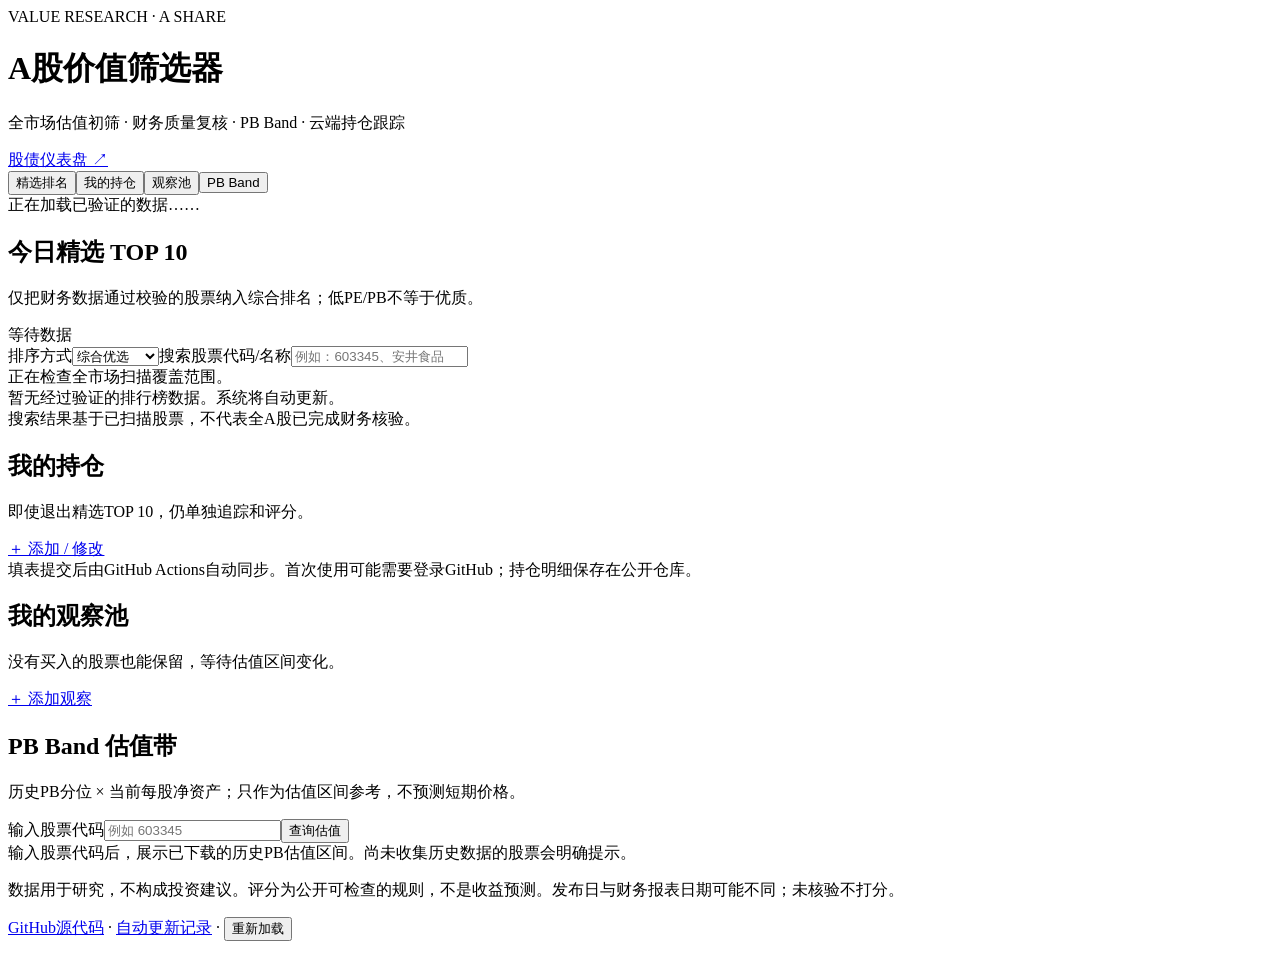
==== a-share/index.html @ 2152e4fb "Initialize A-share valuation research site: a-share/index.html" ====
<!doctype html><html lang="zh-CN"><head><meta charset="UTF-8"><meta name="viewport" content="width=device-width,initial-scale=1"><meta name="theme-color" content="#0d1930"><meta name="description" content="A股股票初筛、基本面评分、PB Band估值带和云端持仓观察池。"><title>A股价值筛选器 | 估值与持仓研究</title><link rel="stylesheet" href="./styles.css?v=20261029-1"></head><body><div class="shell"><header class="head"><div><div class="eyebrow">VALUE RESEARCH · A SHARE</div><h1>A股价值筛选器</h1><p class="sub">全市场估值初筛 · 财务质量复核 · PB Band · 云端持仓跟踪</p></div><a class="back" href="../">股债仪表盘 ↗</a></header><nav class="tabs" id="tabs" aria-label="功能导航"><button data-tab="top" class="current">精选排名</button><button data-tab="portfolio">我的持仓</button><button data-tab="watch">观察池</button><button data-tab="band">PB Band</button></nav><section class="status" id="status">正在加载已验证的数据……</section><main><section id="top" class="view"><div class="page-title"><div><h2>今日精选 TOP 10</h2><p>仅把财务数据通过校验的股票纳入综合排名；低PE/PB不等于优质。</p></div><span class="chip" id="count">等待数据</span></div><div class="filters"><label>排序方式<select id="sort"><option value="balanced">综合优选</option><option value="value">估值性价比</option><option value="quality">经营质量</option><option value="growth">成长能力</option></select></label><label>搜索股票代码/名称<input id="search" placeholder="例如：603345、安井食品"></label></div><div class="banner" id="coverage">正在检查全市场扫描覆盖范围。</div><div id="ranking" class="stock-list"><div class="empty">暂无经过验证的排行榜数据。系统将自动更新。</div></div><div class="minor" id="all-title">搜索结果基于已扫描股票，不代表全A股已完成财务核验。</div><div id="all-results" class="stock-list compact"></div></section><section id="portfolio" class="view hidden"><div class="page-title"><div><h2>我的持仓</h2><p>即使退出精选TOP 10，仍单独追踪和评分。</p></div><a class="primary" href="https://github.com/tang1273880952-dotcom/bond-timing/issues/new?template=holding.yml">＋ 添加 / 修改</a></div><div class="banner">填表提交后由GitHub Actions自动同步。首次使用可能需要登录GitHub；持仓明细保存在公开仓库。</div><div id="holdings" class="stock-list"></div></section><section id="watch" class="view hidden"><div class="page-title"><div><h2>我的观察池</h2><p>没有买入的股票也能保留，等待估值区间变化。</p></div><a class="primary" href="https://github.com/tang1273880952-dotcom/bond-timing/issues/new?template=holding.yml">＋ 添加观察</a></div><div id="watchlist" class="stock-list"></div></section><section id="band" class="view hidden"><div class="page-title"><div><h2>PB Band 估值带</h2><p>历史PB分位 × 当前每股净资产；只作为估值区间参考，不预测短期价格。</p></div></div><div class="filters"><label>输入股票代码<input id="band-code" placeholder="例如 603345" inputmode="numeric" maxlength="6"></label><button id="band-find" class="primary">查询估值</button></div><div id="band-details" class="panel"><div class="empty">输入股票代码后，展示已下载的历史PB估值区间。尚未收集历史数据的股票会明确提示。</div></div></section></main><footer><p>数据用于研究，不构成投资建议。评分为公开可检查的规则，不是收益预测。发布日与财务报表日期可能不同；未核验不打分。</p><p><a href="https://github.com/tang1273880952-dotcom/bond-timing" target="_blank" rel="noopener">GitHub源代码</a> · <a href="https://github.com/tang1273880952-dotcom/bond-timing/actions" target="_blank" rel="noopener">自动更新记录</a> · <button id="refresh">重新加载</button></p></footer></div><dialog id="detail"><button class="dialog-close" id="close" aria-label="关闭详情">×</button><div id="detail-body"></div></dialog><script src="./app.js?v=20261029-1"></script></body></html>
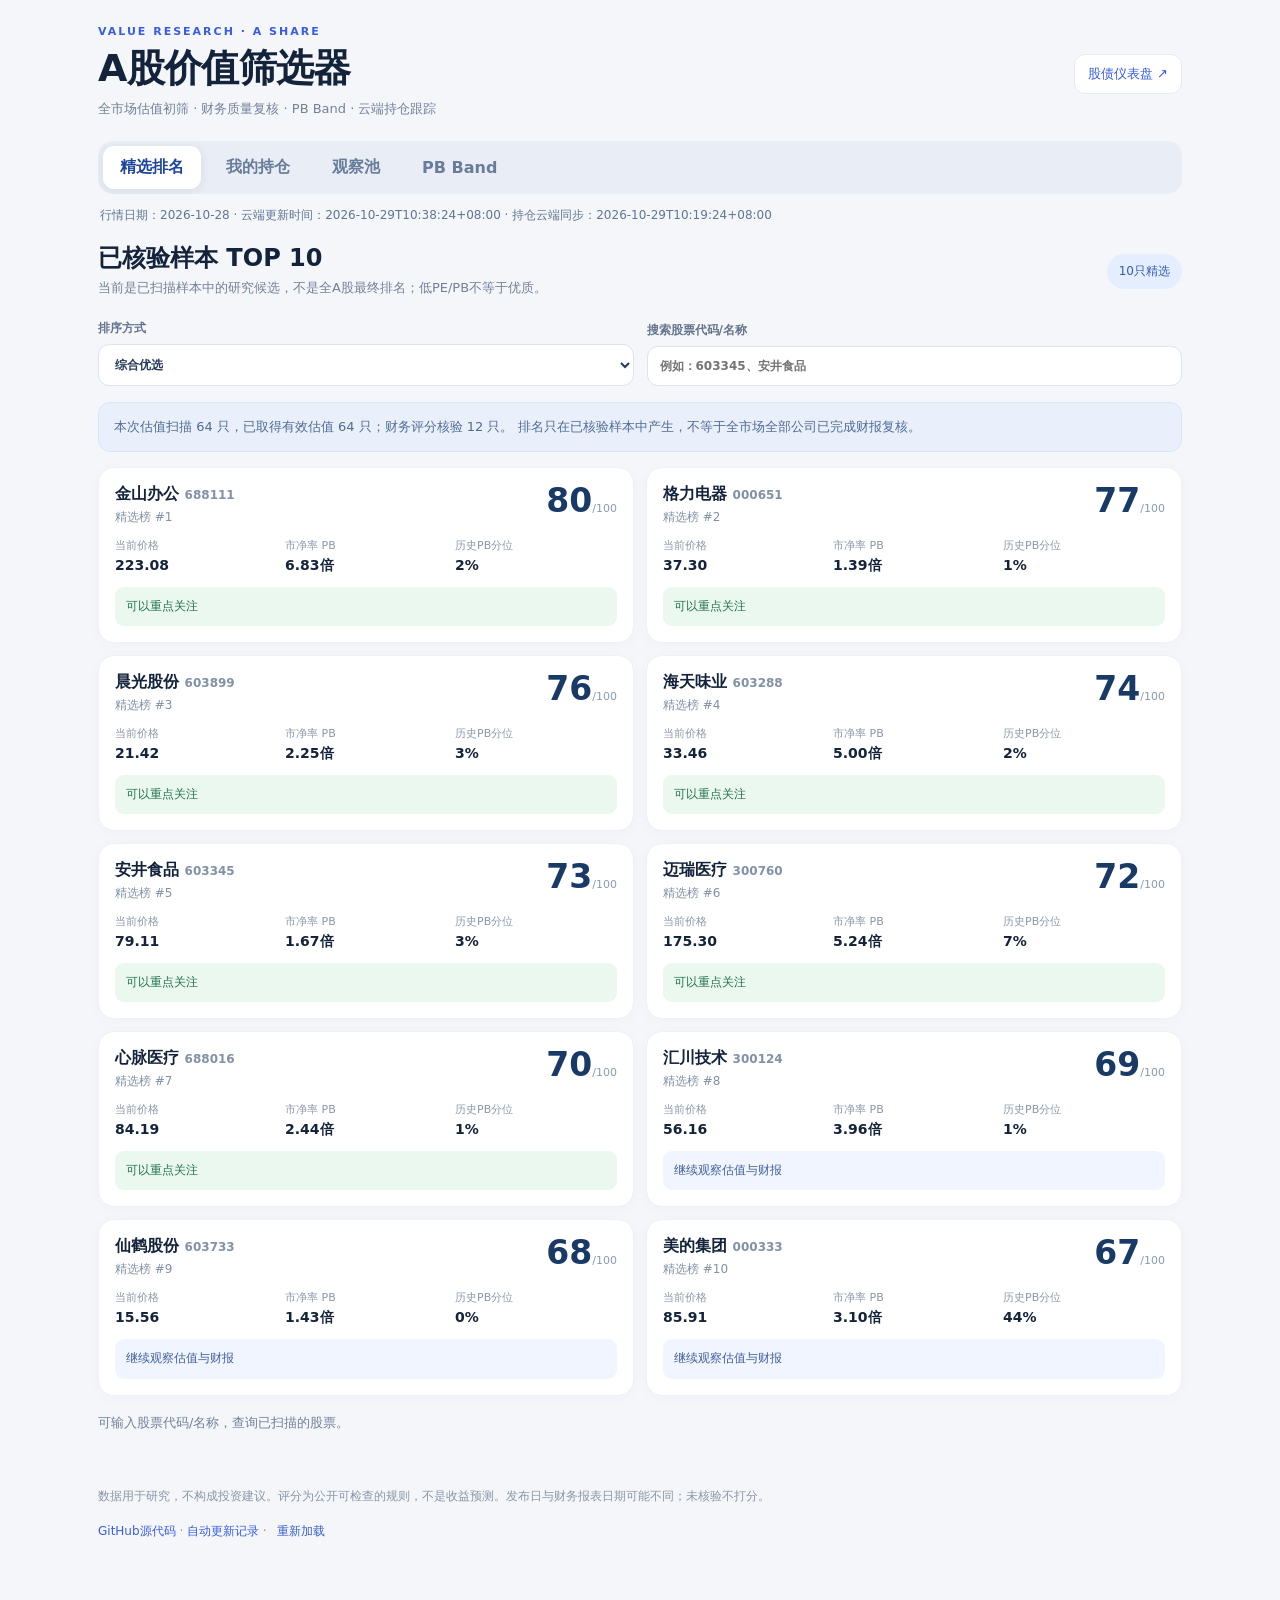
==== commit 8b6d2cd2: "Label top 10 correctly as verified-sample rankings, not whole-market best" ====
--- a/a-share/index.html
+++ b/a-share/index.html
@@ -1 +1 @@
-<!doctype html><html lang="zh-CN"><head><meta charset="UTF-8"><meta name="viewport" content="width=device-width,initial-scale=1"><meta name="theme-color" content="#0d1930"><meta name="description" content="A股股票初筛、基本面评分、PB Band估值带和云端持仓观察池。"><title>A股价值筛选器 | 估值与持仓研究</title><link rel="stylesheet" href="./styles.css?v=20261029-1"></head><body><div class="shell"><header class="head"><div><div class="eyebrow">VALUE RESEARCH · A SHARE</div><h1>A股价值筛选器</h1><p class="sub">全市场估值初筛 · 财务质量复核 · PB Band · 云端持仓跟踪</p></div><a class="back" href="../">股债仪表盘 ↗</a></header><nav class="tabs" id="tabs" aria-label="功能导航"><button data-tab="top" class="current">精选排名</button><button data-tab="portfolio">我的持仓</button><button data-tab="watch">观察池</button><button data-tab="band">PB Band</button></nav><section class="status" id="status">正在加载已验证的数据……</section><main><section id="top" class="view"><div class="page-title"><div><h2>今日精选 TOP 10</h2><p>仅把财务数据通过校验的股票纳入综合排名；低PE/PB不等于优质。</p></div><span class="chip" id="count">等待数据</span></div><div class="filters"><label>排序方式<select id="sort"><option value="balanced">综合优选</option><option value="value">估值性价比</option><option value="quality">经营质量</option><option value="growth">成长能力</option></select></label><label>搜索股票代码/名称<input id="search" placeholder="例如：603345、安井食品"></label></div><div class="banner" id="coverage">正在检查全市场扫描覆盖范围。</div><div id="ranking" class="stock-list"><div class="empty">暂无经过验证的排行榜数据。系统将自动更新。</div></div><div class="minor" id="all-title">搜索结果基于已扫描股票，不代表全A股已完成财务核验。</div><div id="all-results" class="stock-list compact"></div></section><section id="portfolio" class="view hidden"><div class="page-title"><div><h2>我的持仓</h2><p>即使退出精选TOP 10，仍单独追踪和评分。</p></div><a class="primary" href="https://github.com/tang1273880952-dotcom/bond-timing/issues/new?template=holding.yml">＋ 添加 / 修改</a></div><div class="banner">填表提交后由GitHub Actions自动同步。首次使用可能需要登录GitHub；持仓明细保存在公开仓库。</div><div id="holdings" class="stock-list"></div></section><section id="watch" class="view hidden"><div class="page-title"><div><h2>我的观察池</h2><p>没有买入的股票也能保留，等待估值区间变化。</p></div><a class="primary" href="https://github.com/tang1273880952-dotcom/bond-timing/issues/new?template=holding.yml">＋ 添加观察</a></div><div id="watchlist" class="stock-list"></div></section><section id="band" class="view hidden"><div class="page-title"><div><h2>PB Band 估值带</h2><p>历史PB分位 × 当前每股净资产；只作为估值区间参考，不预测短期价格。</p></div></div><div class="filters"><label>输入股票代码<input id="band-code" placeholder="例如 603345" inputmode="numeric" maxlength="6"></label><button id="band-find" class="primary">查询估值</button></div><div id="band-details" class="panel"><div class="empty">输入股票代码后，展示已下载的历史PB估值区间。尚未收集历史数据的股票会明确提示。</div></div></section></main><footer><p>数据用于研究，不构成投资建议。评分为公开可检查的规则，不是收益预测。发布日与财务报表日期可能不同；未核验不打分。</p><p><a href="https://github.com/tang1273880952-dotcom/bond-timing" target="_blank" rel="noopener">GitHub源代码</a> · <a href="https://github.com/tang1273880952-dotcom/bond-timing/actions" target="_blank" rel="noopener">自动更新记录</a> · <button id="refresh">重新加载</button></p></footer></div><dialog id="detail"><button class="dialog-close" id="close" aria-label="关闭详情">×</button><div id="detail-body"></div></dialog><script src="./app.js?v=20261029-1"></script></body></html>+<!doctype html><html lang="zh-CN"><head><meta charset="UTF-8"><meta name="viewport" content="width=device-width,initial-scale=1"><meta name="theme-color" content="#0d1930"><meta name="description" content="A股股票初筛、基本面评分、PB Band估值带和云端持仓观察池。"><title>A股价值筛选器 | 估值与持仓研究</title><link rel="stylesheet" href="./styles.css?v=20261029-universe"></head><body><div class="shell"><header class="head"><div><div class="eyebrow">VALUE RESEARCH · A SHARE</div><h1>A股价值筛选器</h1><p class="sub">全市场估值初筛 · 财务质量复核 · PB Band · 云端持仓跟踪</p></div><a class="back" href="../">股债仪表盘 ↗</a></header><nav class="tabs" id="tabs" aria-label="功能导航"><button data-tab="top" class="current">精选排名</button><button data-tab="portfolio">我的持仓</button><button data-tab="watch">观察池</button><button data-tab="band">PB Band</button></nav><section class="status" id="status">正在加载已验证的数据……</section><main><section id="top" class="view"><div class="page-title"><div><h2>已核验样本 TOP 10</h2><p>当前是已扫描样本中的研究候选，不是全A股最终排名；低PE/PB不等于优质。</p></div><span class="chip" id="count">等待数据</span></div><div class="filters"><label>排序方式<select id="sort"><option value="balanced">综合优选</option><option value="value">估值性价比</option><option value="quality">经营质量</option><option value="growth">成长能力</option></select></label><label>搜索股票代码/名称<input id="search" placeholder="例如：603345、安井食品"></label></div><div class="banner" id="coverage">正在检查全A股股票名录与实际完成的评分覆盖率。</div><div id="ranking" class="stock-list"><div class="empty">暂无经过验证的排行榜数据。系统将自动更新。</div></div><div class="minor" id="all-title">搜索结果基于已扫描股票，不代表全A股已完成财务核验。</div><div id="all-results" class="stock-list compact"></div></section><section id="portfolio" class="view hidden"><div class="page-title"><div><h2>我的持仓</h2><p>即使退出精选TOP 10，仍单独追踪和评分。</p></div><a class="primary" href="https://github.com/tang1273880952-dotcom/bond-timing/issues/new?template=holding.yml">＋ 添加 / 修改</a></div><div class="banner">填表提交后由GitHub Actions自动同步。首次使用可能需要登录GitHub；持仓明细保存在公开仓库。</div><div id="holdings" class="stock-list"></div></section><section id="watch" class="view hidden"><div class="page-title"><div><h2>我的观察池</h2><p>没有买入的股票也能保留，等待估值区间变化。</p></div><a class="primary" href="https://github.com/tang1273880952-dotcom/bond-timing/issues/new?template=holding.yml">＋ 添加观察</a></div><div id="watchlist" class="stock-list"></div></section><section id="band" class="view hidden"><div class="page-title"><div><h2>PB Band 估值带</h2><p>历史PB分位 × 当前每股净资产；只作为估值区间参考，不预测短期价格。</p></div></div><div class="filters"><label>输入股票代码<input id="band-code" placeholder="例如 603345" inputmode="numeric" maxlength="6"></label><button id="band-find" class="primary">查询估值</button></div><div id="band-details" class="panel"><div class="empty">输入股票代码后，展示已下载的历史PB估值区间。尚未收集历史数据的股票会明确提示。</div></div></section></main><footer><p>数据用于研究，不构成投资建议。评分为公开可检查的规则，不是收益预测。发布日与财务报表日期可能不同；未核验不打分。</p><p><a href="https://github.com/tang1273880952-dotcom/bond-timing" target="_blank" rel="noopener">GitHub源代码</a> · <a href="https://github.com/tang1273880952-dotcom/bond-timing/actions" target="_blank" rel="noopener">自动更新记录</a> · <button id="refresh">重新加载</button></p></footer></div><dialog id="detail"><button class="dialog-close" id="close" aria-label="关闭详情">×</button><div id="detail-body"></div></dialog><script src="./app.js?v=20261029-universe"></script></body></html>
--- a/a-share/styles.css
+++ b/a-share/styles.css
@@ -0,0 +1 @@
+:root{color-scheme:light;--ink:#14233c;--muted:#71819a;--blue:#385de0;--bg:#f4f6fa;--line:#e5eaf3}*{box-sizing:border-box}body{font-family:system-ui,-apple-system,"Microsoft YaHei",sans-serif;color:var(--ink);background:var(--bg);margin:0}button,input,select{font:inherit}a{text-decoration:none;color:var(--blue)}.shell{max-width:1120px;margin:auto;padding:25px 18px 65px}.head{display:flex;justify-content:space-between;align-items:center;gap:16px;margin-bottom:18px}.head h1{font-size:clamp(26px,4vw,38px);letter-spacing:-.7px;margin:5px 0}.eyebrow{color:var(--blue);font-size:11px;font-weight:800;letter-spacing:2px}.sub,.page-title p,.minor{color:var(--muted);font-size:13px;line-height:1.6;margin:3px 0}.back{border:1px solid var(--line);padding:10px 13px;background:#fff;border-radius:11px;white-space:nowrap;font-size:13px}.tabs{display:flex;gap:8px;background:#e9edf5;padding:5px;border-radius:15px;overflow-x:auto}.tabs button{border:0;background:none;color:#697c9b;padding:11px 17px;font-weight:700;border-radius:11px;cursor:pointer;white-space:nowrap}.tabs button.current{background:#fff;color:#1d459b;box-shadow:0 2px 10px #23385317}.status{font-size:12px;color:#5f7694;margin:13px 2px}.page-title{display:flex;justify-content:space-between;gap:15px;align-items:center;margin:18px 0}.page-title h2{font-size:24px;margin:0 0 4px}.chip{font-size:12px;color:#365db5;background:#e5eefe;padding:9px 12px;border-radius:20px;white-space:nowrap}.primary{background:#2e59db;color:white;display:inline-flex;border:0;padding:12px 16px;border-radius:11px;font-weight:700;font-size:13px;cursor:pointer;white-space:nowrap}.filters{display:flex;align-items:end;gap:13px;flex-wrap:wrap;margin:16px 0}.filters label{display:flex;flex-direction:column;gap:7px;font-size:12px;color:#65748d;font-weight:700;flex:1;min-width:200px}.filters input,.filters select{border:1px solid #dbe3f0;padding:12px;background:#fff;color:#263b5b;border-radius:11px;outline-color:#4678da}.banner{background:#eaf0fb;color:#506b96;border:1px solid #d9e6f9;border-radius:12px;padding:13px 15px;font-size:13px;line-height:1.7;margin-bottom:15px}.stock-list{display:grid;grid-template-columns:repeat(2,minmax(0,1fr));gap:12px}.stock{background:#fff;border-radius:16px;padding:16px;border:1px solid #eef1f5;box-shadow:0 3px 16px #15244006;display:flex;flex-direction:column;gap:12px;cursor:pointer;transition:border-color .15s}.stock:hover{border-color:#93b0ee}.stock:focus-visible{outline:2px solid #386de5}.stock-head{display:flex;justify-content:space-between;gap:8px;align-items:start}.stock-title{font-weight:800;font-size:16px}.stock-code{font-size:12px;color:#8291a7;margin-top:4px}.score{font-weight:900;font-size:33px;color:#193967;line-height:1}.score small{font-size:11px;font-weight:500;color:#8a9aaf}.metrics{display:grid;grid-template-columns:repeat(3,minmax(0,1fr));gap:8px}.metric{display:flex;flex-direction:column;gap:4px}.metric span{font-size:11px;color:#8b97ab}.metric strong{font-size:14px}.msg{border-radius:9px;background:#f0f5ff;padding:10px 11px;color:#42609c;font-size:12px;line-height:1.6}.msg.warn{background:#fff1eb;color:#a76235}.msg.good{background:#eaf8f0;color:#23724d}.muted,.empty{color:#8290a5;font-size:13px}.empty{background:#fff;border:1px dashed #dbe3ef;border-radius:14px;padding:25px 18px;line-height:1.8}.compact{margin-top:8px}.compact .stock{padding:12px}.minor{margin:17px 0 8px}.hidden{display:none!important}.panel{background:#fff;padding:20px;border-radius:17px;border:1px solid #e8edf4}.row{display:flex;align-items:center;justify-content:space-between;gap:10px;padding:10px 0;border-bottom:1px solid #eef1f6;font-size:13px}.row span{color:#77869d}.row b{text-align:right}footer{font-size:12px;line-height:1.8;color:#8996a8;margin-top:45px}footer button{background:none;color:#3861cc;border:0;cursor:pointer}dialog{width:min(620px,calc(100vw - 26px));max-height:86vh;border:0;border-radius:20px;box-shadow:0 20px 80px #14213c44;padding:24px;overflow:auto}dialog::backdrop{background:#16283c7a}.dialog-close{float:right;background:#edf1f7;border:0;border-radius:8px;padding:5px 12px;font-size:24px;cursor:pointer}.pb-svg{width:100%;height:auto;display:block;margin:16px 0}.flag{font-size:12px;color:#9c6729}.legend{font-size:12px;color:#697a94;margin:10px 0;line-height:1.6}.mini-btn{border:1px solid #dbe4f2;background:#f6f9ff;border-radius:9px;padding:9px 11px;color:#3559ac;cursor:pointer}.actions{display:flex;gap:8px;flex-wrap:wrap;margin-top:16px}@media(max-width:640px){.shell{padding:18px 13px 54px}.head{align-items:start}.head .back{font-size:11px;padding:8px}.sub{font-size:11px}.tabs{gap:0}.tabs button{flex:1;padding:11px 8px;font-size:13px}.stock-list{grid-template-columns:1fr}.page-title h2{font-size:20px}.page-title p{font-size:12px}.stock{padding:15px}.metrics{gap:4px}.filters label{min-width:100%}}
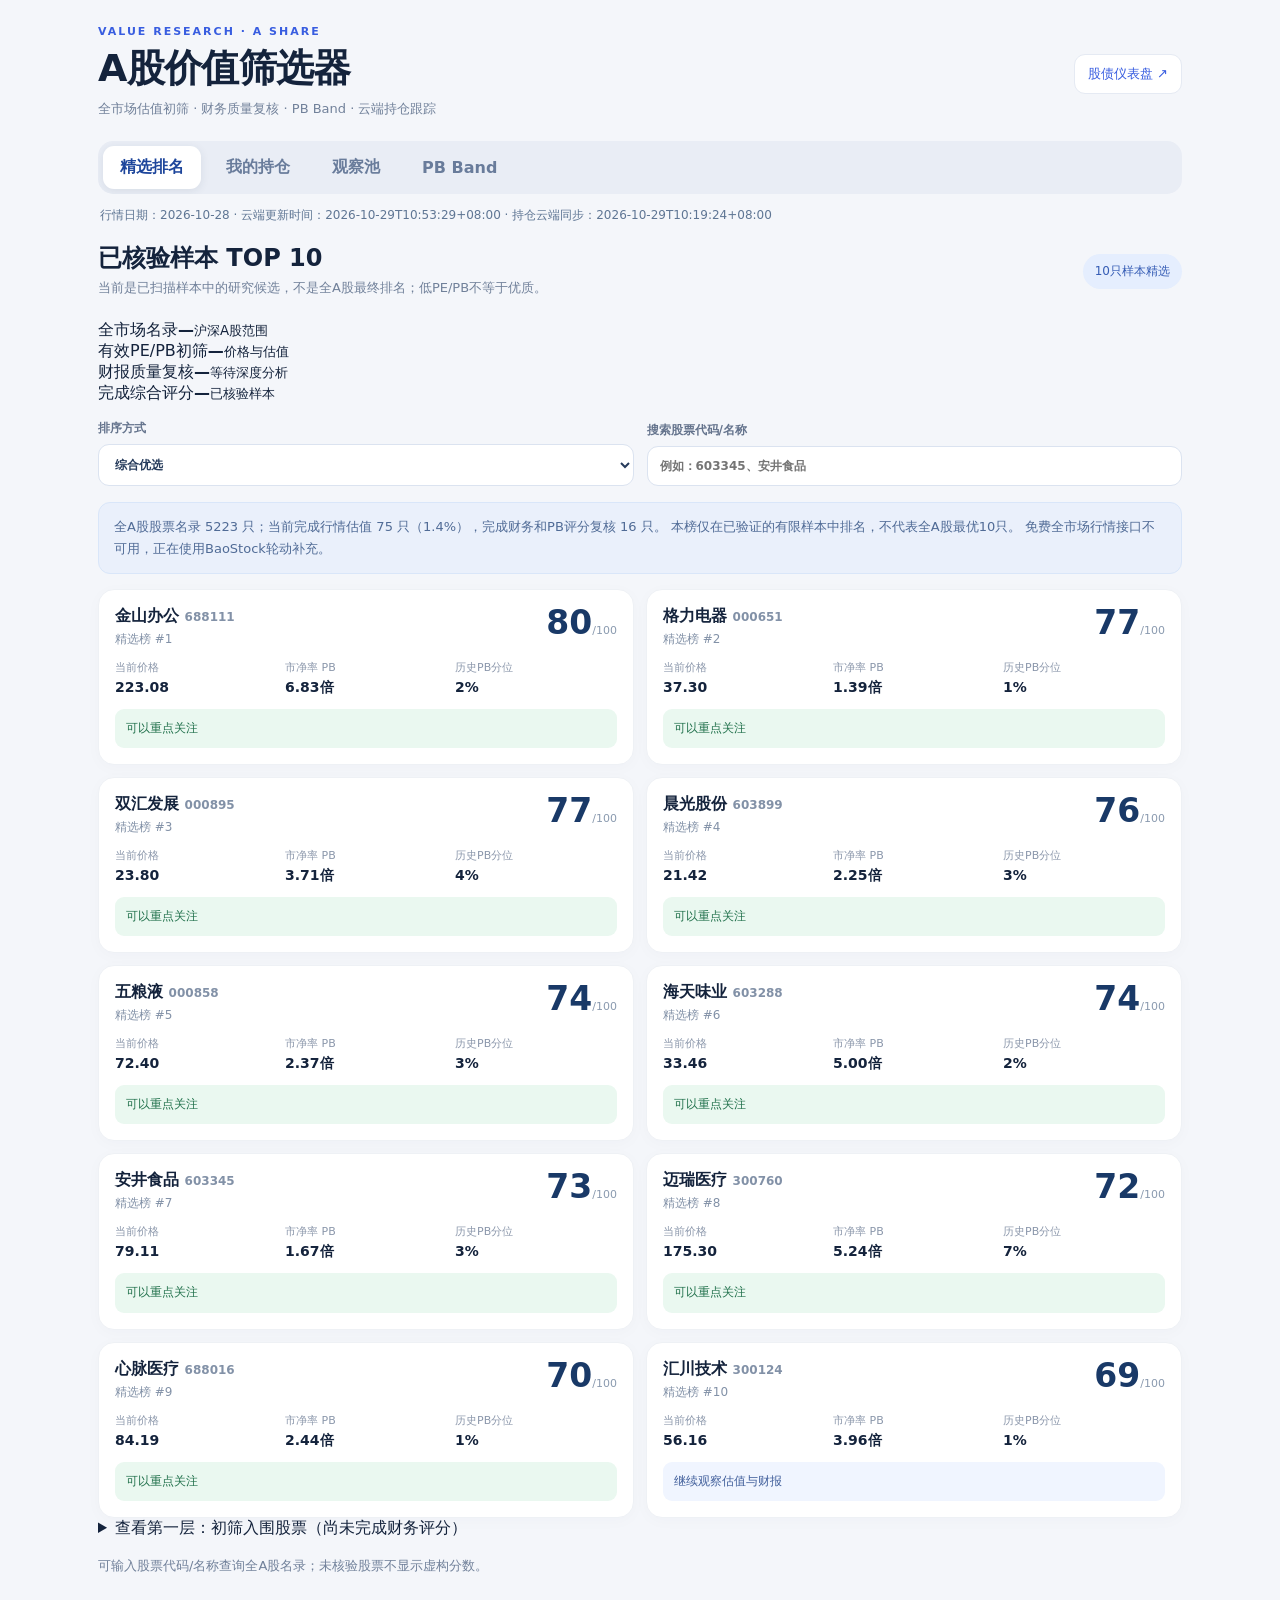
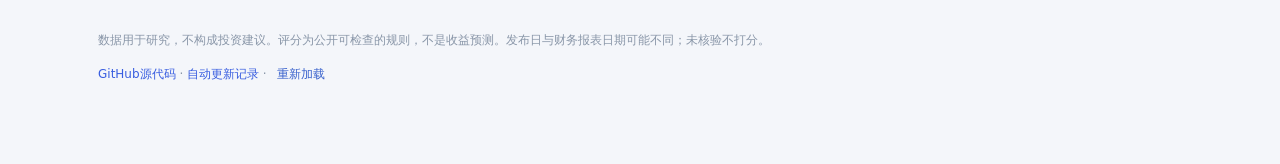
==== commit fd12955e: "Add transparent full-market PE/PB, financial validation and PB Band screening funnel" ====
--- a/a-share/index.html
+++ b/a-share/index.html
@@ -1 +1 @@
-<!doctype html><html lang="zh-CN"><head><meta charset="UTF-8"><meta name="viewport" content="width=device-width,initial-scale=1"><meta name="theme-color" content="#0d1930"><meta name="description" content="A股股票初筛、基本面评分、PB Band估值带和云端持仓观察池。"><title>A股价值筛选器 | 估值与持仓研究</title><link rel="stylesheet" href="./styles.css?v=20261029-universe"></head><body><div class="shell"><header class="head"><div><div class="eyebrow">VALUE RESEARCH · A SHARE</div><h1>A股价值筛选器</h1><p class="sub">全市场估值初筛 · 财务质量复核 · PB Band · 云端持仓跟踪</p></div><a class="back" href="../">股债仪表盘 ↗</a></header><nav class="tabs" id="tabs" aria-label="功能导航"><button data-tab="top" class="current">精选排名</button><button data-tab="portfolio">我的持仓</button><button data-tab="watch">观察池</button><button data-tab="band">PB Band</button></nav><section class="status" id="status">正在加载已验证的数据……</section><main><section id="top" class="view"><div class="page-title"><div><h2>已核验样本 TOP 10</h2><p>当前是已扫描样本中的研究候选，不是全A股最终排名；低PE/PB不等于优质。</p></div><span class="chip" id="count">等待数据</span></div><div class="filters"><label>排序方式<select id="sort"><option value="balanced">综合优选</option><option value="value">估值性价比</option><option value="quality">经营质量</option><option value="growth">成长能力</option></select></label><label>搜索股票代码/名称<input id="search" placeholder="例如：603345、安井食品"></label></div><div class="banner" id="coverage">正在检查全A股股票名录与实际完成的评分覆盖率。</div><div id="ranking" class="stock-list"><div class="empty">暂无经过验证的排行榜数据。系统将自动更新。</div></div><div class="minor" id="all-title">搜索结果基于已扫描股票，不代表全A股已完成财务核验。</div><div id="all-results" class="stock-list compact"></div></section><section id="portfolio" class="view hidden"><div class="page-title"><div><h2>我的持仓</h2><p>即使退出精选TOP 10，仍单独追踪和评分。</p></div><a class="primary" href="https://github.com/tang1273880952-dotcom/bond-timing/issues/new?template=holding.yml">＋ 添加 / 修改</a></div><div class="banner">填表提交后由GitHub Actions自动同步。首次使用可能需要登录GitHub；持仓明细保存在公开仓库。</div><div id="holdings" class="stock-list"></div></section><section id="watch" class="view hidden"><div class="page-title"><div><h2>我的观察池</h2><p>没有买入的股票也能保留，等待估值区间变化。</p></div><a class="primary" href="https://github.com/tang1273880952-dotcom/bond-timing/issues/new?template=holding.yml">＋ 添加观察</a></div><div id="watchlist" class="stock-list"></div></section><section id="band" class="view hidden"><div class="page-title"><div><h2>PB Band 估值带</h2><p>历史PB分位 × 当前每股净资产；只作为估值区间参考，不预测短期价格。</p></div></div><div class="filters"><label>输入股票代码<input id="band-code" placeholder="例如 603345" inputmode="numeric" maxlength="6"></label><button id="band-find" class="primary">查询估值</button></div><div id="band-details" class="panel"><div class="empty">输入股票代码后，展示已下载的历史PB估值区间。尚未收集历史数据的股票会明确提示。</div></div></section></main><footer><p>数据用于研究，不构成投资建议。评分为公开可检查的规则，不是收益预测。发布日与财务报表日期可能不同；未核验不打分。</p><p><a href="https://github.com/tang1273880952-dotcom/bond-timing" target="_blank" rel="noopener">GitHub源代码</a> · <a href="https://github.com/tang1273880952-dotcom/bond-timing/actions" target="_blank" rel="noopener">自动更新记录</a> · <button id="refresh">重新加载</button></p></footer></div><dialog id="detail"><button class="dialog-close" id="close" aria-label="关闭详情">×</button><div id="detail-body"></div></dialog><script src="./app.js?v=20261029-universe"></script></body></html>+<!doctype html><html lang="zh-CN"><head><meta charset="UTF-8"><meta name="viewport" content="width=device-width,initial-scale=1"><meta name="theme-color" content="#0d1930"><meta name="description" content="A股股票初筛、基本面评分、PB Band估值带和云端持仓观察池。"><title>A股价值筛选器 | 估值与持仓研究</title><link rel="stylesheet" href="./styles.css?v=20261029-stages1"></head><body><div class="shell"><header class="head"><div><div class="eyebrow">VALUE RESEARCH · A SHARE</div><h1>A股价值筛选器</h1><p class="sub">全市场估值初筛 · 财务质量复核 · PB Band · 云端持仓跟踪</p></div><a class="back" href="../">股债仪表盘 ↗</a></header><nav class="tabs" id="tabs" aria-label="功能导航"><button data-tab="top" class="current">精选排名</button><button data-tab="portfolio">我的持仓</button><button data-tab="watch">观察池</button><button data-tab="band">PB Band</button></nav><section class="status" id="status">正在加载已验证的数据……</section><main><section id="top" class="view"><div class="page-title"><div><h2>已核验样本 TOP 10</h2><p>当前是已扫描样本中的研究候选，不是全A股最终排名；低PE/PB不等于优质。</p></div><span class="chip" id="count">等待数据</span></div><div class="stage-funnel" id="stage-funnel" aria-label="股票筛选漏斗"><div class="funnel-item"><span>全市场名录</span><strong id="stage-universe">—</strong><small>沪深A股范围</small></div><div class="funnel-item"><span>有效PE/PB初筛</span><strong id="stage-quick">—</strong><small id="stage-quick-note">价格与估值</small></div><div class="funnel-item"><span>财报质量复核</span><strong id="stage-candidates">—</strong><small>等待深度分析</small></div><div class="funnel-item"><span>完成综合评分</span><strong id="stage-scored">—</strong><small>已核验样本</small></div></div><div class="filters"><label>排序方式<select id="sort"><option value="balanced">综合优选</option><option value="value">估值性价比</option><option value="quality">经营质量</option><option value="growth">成长能力</option></select></label><label>搜索股票代码/名称<input id="search" placeholder="例如：603345、安井食品"></label></div><div class="banner" id="coverage">正在检查全A股股票名录与实际完成的评分覆盖率。</div><div id="ranking" class="stock-list"><div class="empty">暂无经过验证的排行榜数据。系统将自动更新。</div></div><details class="quick-list-wrap" id="rough-panel"><summary>查看第一层：初筛入围股票（尚未完成财务评分）</summary><p class="minor" id="rough-note">仅用最新PE、PB粗筛，不能据此判断股票质量或买入。</p><div id="rough-results" class="stock-list compact"></div></details><div class="minor" id="all-title">搜索结果基于已扫描股票，不代表全A股已完成财务核验。</div><div id="all-results" class="stock-list compact"></div></section><section id="portfolio" class="view hidden"><div class="page-title"><div><h2>我的持仓</h2><p>即使退出精选TOP 10，仍单独追踪和评分。</p></div><a class="primary" href="https://github.com/tang1273880952-dotcom/bond-timing/issues/new?template=holding.yml">＋ 添加 / 修改</a></div><div class="banner">填表提交后由GitHub Actions自动同步。首次使用可能需要登录GitHub；持仓明细保存在公开仓库。</div><div id="holdings" class="stock-list"></div></section><section id="watch" class="view hidden"><div class="page-title"><div><h2>我的观察池</h2><p>没有买入的股票也能保留，等待估值区间变化。</p></div><a class="primary" href="https://github.com/tang1273880952-dotcom/bond-timing/issues/new?template=holding.yml">＋ 添加观察</a></div><div id="watchlist" class="stock-list"></div></section><section id="band" class="view hidden"><div class="page-title"><div><h2>PB Band 估值带</h2><p>历史PB分位 × 当前每股净资产；只作为估值区间参考，不预测短期价格。</p></div></div><div class="filters"><label>输入股票代码<input id="band-code" placeholder="例如 603345" inputmode="numeric" maxlength="6"></label><button id="band-find" class="primary">查询估值</button></div><div id="band-details" class="panel"><div class="empty">输入股票代码后，展示已下载的历史PB估值区间。尚未收集历史数据的股票会明确提示。</div></div></section></main><footer><p>数据用于研究，不构成投资建议。评分为公开可检查的规则，不是收益预测。发布日与财务报表日期可能不同；未核验不打分。</p><p><a href="https://github.com/tang1273880952-dotcom/bond-timing" target="_blank" rel="noopener">GitHub源代码</a> · <a href="https://github.com/tang1273880952-dotcom/bond-timing/actions" target="_blank" rel="noopener">自动更新记录</a> · <button id="refresh">重新加载</button></p></footer></div><dialog id="detail"><button class="dialog-close" id="close" aria-label="关闭详情">×</button><div id="detail-body"></div></dialog><script src="./app.js?v=20261029-stages1"></script></body></html>
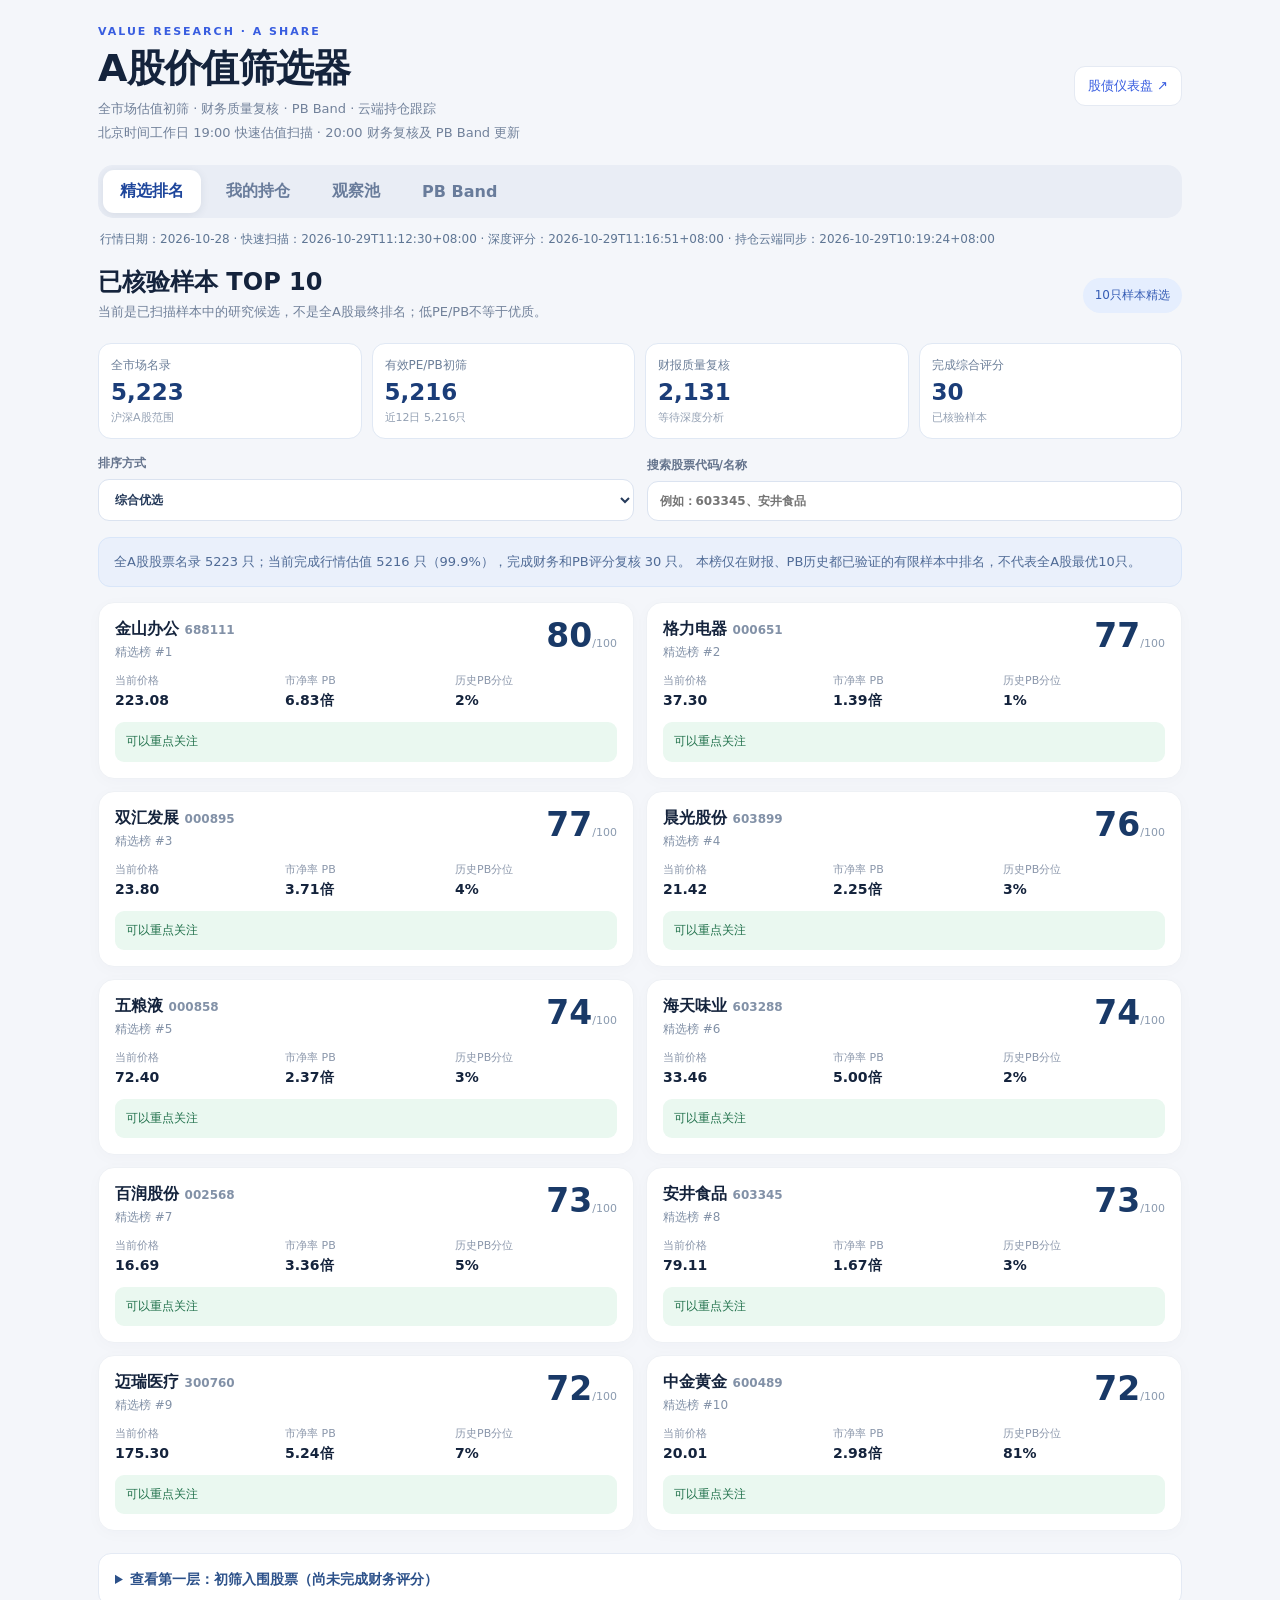
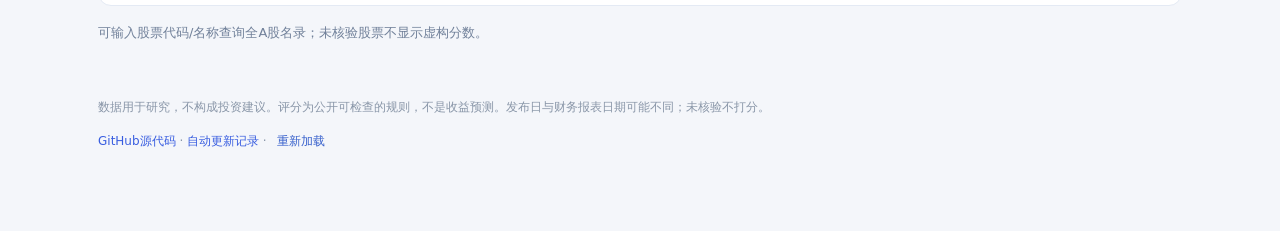
==== commit c2b4b88f: "Show 19:00 quick / 20:00 deep A-share refresh times on website" ====
--- a/a-share/index.html
+++ b/a-share/index.html
@@ -1 +1 @@
-<!doctype html><html lang="zh-CN"><head><meta charset="UTF-8"><meta name="viewport" content="width=device-width,initial-scale=1"><meta name="theme-color" content="#0d1930"><meta name="description" content="A股股票初筛、基本面评分、PB Band估值带和云端持仓观察池。"><title>A股价值筛选器 | 估值与持仓研究</title><link rel="stylesheet" href="./styles.css?v=20261029-stages1"></head><body><div class="shell"><header class="head"><div><div class="eyebrow">VALUE RESEARCH · A SHARE</div><h1>A股价值筛选器</h1><p class="sub">全市场估值初筛 · 财务质量复核 · PB Band · 云端持仓跟踪</p></div><a class="back" href="../">股债仪表盘 ↗</a></header><nav class="tabs" id="tabs" aria-label="功能导航"><button data-tab="top" class="current">精选排名</button><button data-tab="portfolio">我的持仓</button><button data-tab="watch">观察池</button><button data-tab="band">PB Band</button></nav><section class="status" id="status">正在加载已验证的数据……</section><main><section id="top" class="view"><div class="page-title"><div><h2>已核验样本 TOP 10</h2><p>当前是已扫描样本中的研究候选，不是全A股最终排名；低PE/PB不等于优质。</p></div><span class="chip" id="count">等待数据</span></div><div class="stage-funnel" id="stage-funnel" aria-label="股票筛选漏斗"><div class="funnel-item"><span>全市场名录</span><strong id="stage-universe">—</strong><small>沪深A股范围</small></div><div class="funnel-item"><span>有效PE/PB初筛</span><strong id="stage-quick">—</strong><small id="stage-quick-note">价格与估值</small></div><div class="funnel-item"><span>财报质量复核</span><strong id="stage-candidates">—</strong><small>等待深度分析</small></div><div class="funnel-item"><span>完成综合评分</span><strong id="stage-scored">—</strong><small>已核验样本</small></div></div><div class="filters"><label>排序方式<select id="sort"><option value="balanced">综合优选</option><option value="value">估值性价比</option><option value="quality">经营质量</option><option value="growth">成长能力</option></select></label><label>搜索股票代码/名称<input id="search" placeholder="例如：603345、安井食品"></label></div><div class="banner" id="coverage">正在检查全A股股票名录与实际完成的评分覆盖率。</div><div id="ranking" class="stock-list"><div class="empty">暂无经过验证的排行榜数据。系统将自动更新。</div></div><details class="quick-list-wrap" id="rough-panel"><summary>查看第一层：初筛入围股票（尚未完成财务评分）</summary><p class="minor" id="rough-note">仅用最新PE、PB粗筛，不能据此判断股票质量或买入。</p><div id="rough-results" class="stock-list compact"></div></details><div class="minor" id="all-title">搜索结果基于已扫描股票，不代表全A股已完成财务核验。</div><div id="all-results" class="stock-list compact"></div></section><section id="portfolio" class="view hidden"><div class="page-title"><div><h2>我的持仓</h2><p>即使退出精选TOP 10，仍单独追踪和评分。</p></div><a class="primary" href="https://github.com/tang1273880952-dotcom/bond-timing/issues/new?template=holding.yml">＋ 添加 / 修改</a></div><div class="banner">填表提交后由GitHub Actions自动同步。首次使用可能需要登录GitHub；持仓明细保存在公开仓库。</div><div id="holdings" class="stock-list"></div></section><section id="watch" class="view hidden"><div class="page-title"><div><h2>我的观察池</h2><p>没有买入的股票也能保留，等待估值区间变化。</p></div><a class="primary" href="https://github.com/tang1273880952-dotcom/bond-timing/issues/new?template=holding.yml">＋ 添加观察</a></div><div id="watchlist" class="stock-list"></div></section><section id="band" class="view hidden"><div class="page-title"><div><h2>PB Band 估值带</h2><p>历史PB分位 × 当前每股净资产；只作为估值区间参考，不预测短期价格。</p></div></div><div class="filters"><label>输入股票代码<input id="band-code" placeholder="例如 603345" inputmode="numeric" maxlength="6"></label><button id="band-find" class="primary">查询估值</button></div><div id="band-details" class="panel"><div class="empty">输入股票代码后，展示已下载的历史PB估值区间。尚未收集历史数据的股票会明确提示。</div></div></section></main><footer><p>数据用于研究，不构成投资建议。评分为公开可检查的规则，不是收益预测。发布日与财务报表日期可能不同；未核验不打分。</p><p><a href="https://github.com/tang1273880952-dotcom/bond-timing" target="_blank" rel="noopener">GitHub源代码</a> · <a href="https://github.com/tang1273880952-dotcom/bond-timing/actions" target="_blank" rel="noopener">自动更新记录</a> · <button id="refresh">重新加载</button></p></footer></div><dialog id="detail"><button class="dialog-close" id="close" aria-label="关闭详情">×</button><div id="detail-body"></div></dialog><script src="./app.js?v=20261029-stages1"></script></body></html>+<!doctype html><html lang="zh-CN"><head><meta charset="UTF-8"><meta name="viewport" content="width=device-width,initial-scale=1"><meta name="theme-color" content="#0d1930"><meta name="description" content="A股股票初筛、基本面评分、PB Band估值带和云端持仓观察池。"><title>A股价值筛选器 | 估值与持仓研究</title><link rel="stylesheet" href="./styles.css?v=20261029-stages1"></head><body><div class="shell"><header class="head"><div><div class="eyebrow">VALUE RESEARCH · A SHARE</div><h1>A股价值筛选器</h1><p class="sub">全市场估值初筛 · 财务质量复核 · PB Band · 云端持仓跟踪</p><p class="sub">北京时间工作日 19:00 快速估值扫描 · 20:00 财务复核及 PB Band 更新</p></div><a class="back" href="../">股债仪表盘 ↗</a></header><nav class="tabs" id="tabs" aria-label="功能导航"><button data-tab="top" class="current">精选排名</button><button data-tab="portfolio">我的持仓</button><button data-tab="watch">观察池</button><button data-tab="band">PB Band</button></nav><section class="status" id="status">正在加载已验证的数据……</section><main><section id="top" class="view"><div class="page-title"><div><h2>已核验样本 TOP 10</h2><p>当前是已扫描样本中的研究候选，不是全A股最终排名；低PE/PB不等于优质。</p></div><span class="chip" id="count">等待数据</span></div><div class="stage-funnel" id="stage-funnel" aria-label="股票筛选漏斗"><div class="funnel-item"><span>全市场名录</span><strong id="stage-universe">—</strong><small>沪深A股范围</small></div><div class="funnel-item"><span>有效PE/PB初筛</span><strong id="stage-quick">—</strong><small id="stage-quick-note">价格与估值</small></div><div class="funnel-item"><span>财报质量复核</span><strong id="stage-candidates">—</strong><small>等待深度分析</small></div><div class="funnel-item"><span>完成综合评分</span><strong id="stage-scored">—</strong><small>已核验样本</small></div></div><div class="filters"><label>排序方式<select id="sort"><option value="balanced">综合优选</option><option value="value">估值性价比</option><option value="quality">经营质量</option><option value="growth">成长能力</option></select></label><label>搜索股票代码/名称<input id="search" placeholder="例如：603345、安井食品"></label></div><div class="banner" id="coverage">正在检查全A股股票名录与实际完成的评分覆盖率。</div><div id="ranking" class="stock-list"><div class="empty">暂无经过验证的排行榜数据。系统将自动更新。</div></div><details class="quick-list-wrap" id="rough-panel"><summary>查看第一层：初筛入围股票（尚未完成财务评分）</summary><p class="minor" id="rough-note">仅用最新PE、PB粗筛，不能据此判断股票质量或买入。</p><div id="rough-results" class="stock-list compact"></div></details><div class="minor" id="all-title">搜索结果基于已扫描股票，不代表全A股已完成财务核验。</div><div id="all-results" class="stock-list compact"></div></section><section id="portfolio" class="view hidden"><div class="page-title"><div><h2>我的持仓</h2><p>即使退出精选TOP 10，仍单独追踪和评分。</p></div><a class="primary" href="https://github.com/tang1273880952-dotcom/bond-timing/issues/new?template=holding.yml">＋ 添加 / 修改</a></div><div class="banner">填表提交后由GitHub Actions自动同步。首次使用可能需要登录GitHub；持仓明细保存在公开仓库。</div><div id="holdings" class="stock-list"></div></section><section id="watch" class="view hidden"><div class="page-title"><div><h2>我的观察池</h2><p>没有买入的股票也能保留，等待估值区间变化。</p></div><a class="primary" href="https://github.com/tang1273880952-dotcom/bond-timing/issues/new?template=holding.yml">＋ 添加观察</a></div><div id="watchlist" class="stock-list"></div></section><section id="band" class="view hidden"><div class="page-title"><div><h2>PB Band 估值带</h2><p>历史PB分位 × 当前每股净资产；只作为估值区间参考，不预测短期价格。</p></div></div><div class="filters"><label>输入股票代码<input id="band-code" placeholder="例如 603345" inputmode="numeric" maxlength="6"></label><button id="band-find" class="primary">查询估值</button></div><div id="band-details" class="panel"><div class="empty">输入股票代码后，展示已下载的历史PB估值区间。尚未收集历史数据的股票会明确提示。</div></div></section></main><footer><p>数据用于研究，不构成投资建议。评分为公开可检查的规则，不是收益预测。发布日与财务报表日期可能不同；未核验不打分。</p><p><a href="https://github.com/tang1273880952-dotcom/bond-timing" target="_blank" rel="noopener">GitHub源代码</a> · <a href="https://github.com/tang1273880952-dotcom/bond-timing/actions" target="_blank" rel="noopener">自动更新记录</a> · <button id="refresh">重新加载</button></p></footer></div><dialog id="detail"><button class="dialog-close" id="close" aria-label="关闭详情">×</button><div id="detail-body"></div></dialog><script src="./app.js?v=20261029-stages1"></script></body></html>
--- a/a-share/styles.css
+++ b/a-share/styles.css
@@ -1 +1,9 @@
-:root{color-scheme:light;--ink:#14233c;--muted:#71819a;--blue:#385de0;--bg:#f4f6fa;--line:#e5eaf3}*{box-sizing:border-box}body{font-family:system-ui,-apple-system,"Microsoft YaHei",sans-serif;color:var(--ink);background:var(--bg);margin:0}button,input,select{font:inherit}a{text-decoration:none;color:var(--blue)}.shell{max-width:1120px;margin:auto;padding:25px 18px 65px}.head{display:flex;justify-content:space-between;align-items:center;gap:16px;margin-bottom:18px}.head h1{font-size:clamp(26px,4vw,38px);letter-spacing:-.7px;margin:5px 0}.eyebrow{color:var(--blue);font-size:11px;font-weight:800;letter-spacing:2px}.sub,.page-title p,.minor{color:var(--muted);font-size:13px;line-height:1.6;margin:3px 0}.back{border:1px solid var(--line);padding:10px 13px;background:#fff;border-radius:11px;white-space:nowrap;font-size:13px}.tabs{display:flex;gap:8px;background:#e9edf5;padding:5px;border-radius:15px;overflow-x:auto}.tabs button{border:0;background:none;color:#697c9b;padding:11px 17px;font-weight:700;border-radius:11px;cursor:pointer;white-space:nowrap}.tabs button.current{background:#fff;color:#1d459b;box-shadow:0 2px 10px #23385317}.status{font-size:12px;color:#5f7694;margin:13px 2px}.page-title{display:flex;justify-content:space-between;gap:15px;align-items:center;margin:18px 0}.page-title h2{font-size:24px;margin:0 0 4px}.chip{font-size:12px;color:#365db5;background:#e5eefe;padding:9px 12px;border-radius:20px;white-space:nowrap}.primary{background:#2e59db;color:white;display:inline-flex;border:0;padding:12px 16px;border-radius:11px;font-weight:700;font-size:13px;cursor:pointer;white-space:nowrap}.filters{display:flex;align-items:end;gap:13px;flex-wrap:wrap;margin:16px 0}.filters label{display:flex;flex-direction:column;gap:7px;font-size:12px;color:#65748d;font-weight:700;flex:1;min-width:200px}.filters input,.filters select{border:1px solid #dbe3f0;padding:12px;background:#fff;color:#263b5b;border-radius:11px;outline-color:#4678da}.banner{background:#eaf0fb;color:#506b96;border:1px solid #d9e6f9;border-radius:12px;padding:13px 15px;font-size:13px;line-height:1.7;margin-bottom:15px}.stock-list{display:grid;grid-template-columns:repeat(2,minmax(0,1fr));gap:12px}.stock{background:#fff;border-radius:16px;padding:16px;border:1px solid #eef1f5;box-shadow:0 3px 16px #15244006;display:flex;flex-direction:column;gap:12px;cursor:pointer;transition:border-color .15s}.stock:hover{border-color:#93b0ee}.stock:focus-visible{outline:2px solid #386de5}.stock-head{display:flex;justify-content:space-between;gap:8px;align-items:start}.stock-title{font-weight:800;font-size:16px}.stock-code{font-size:12px;color:#8291a7;margin-top:4px}.score{font-weight:900;font-size:33px;color:#193967;line-height:1}.score small{font-size:11px;font-weight:500;color:#8a9aaf}.metrics{display:grid;grid-template-columns:repeat(3,minmax(0,1fr));gap:8px}.metric{display:flex;flex-direction:column;gap:4px}.metric span{font-size:11px;color:#8b97ab}.metric strong{font-size:14px}.msg{border-radius:9px;background:#f0f5ff;padding:10px 11px;color:#42609c;font-size:12px;line-height:1.6}.msg.warn{background:#fff1eb;color:#a76235}.msg.good{background:#eaf8f0;color:#23724d}.muted,.empty{color:#8290a5;font-size:13px}.empty{background:#fff;border:1px dashed #dbe3ef;border-radius:14px;padding:25px 18px;line-height:1.8}.compact{margin-top:8px}.compact .stock{padding:12px}.minor{margin:17px 0 8px}.hidden{display:none!important}.panel{background:#fff;padding:20px;border-radius:17px;border:1px solid #e8edf4}.row{display:flex;align-items:center;justify-content:space-between;gap:10px;padding:10px 0;border-bottom:1px solid #eef1f6;font-size:13px}.row span{color:#77869d}.row b{text-align:right}footer{font-size:12px;line-height:1.8;color:#8996a8;margin-top:45px}footer button{background:none;color:#3861cc;border:0;cursor:pointer}dialog{width:min(620px,calc(100vw - 26px));max-height:86vh;border:0;border-radius:20px;box-shadow:0 20px 80px #14213c44;padding:24px;overflow:auto}dialog::backdrop{background:#16283c7a}.dialog-close{float:right;background:#edf1f7;border:0;border-radius:8px;padding:5px 12px;font-size:24px;cursor:pointer}.pb-svg{width:100%;height:auto;display:block;margin:16px 0}.flag{font-size:12px;color:#9c6729}.legend{font-size:12px;color:#697a94;margin:10px 0;line-height:1.6}.mini-btn{border:1px solid #dbe4f2;background:#f6f9ff;border-radius:9px;padding:9px 11px;color:#3559ac;cursor:pointer}.actions{display:flex;gap:8px;flex-wrap:wrap;margin-top:16px}@media(max-width:640px){.shell{padding:18px 13px 54px}.head{align-items:start}.head .back{font-size:11px;padding:8px}.sub{font-size:11px}.tabs{gap:0}.tabs button{flex:1;padding:11px 8px;font-size:13px}.stock-list{grid-template-columns:1fr}.page-title h2{font-size:20px}.page-title p{font-size:12px}.stock{padding:15px}.metrics{gap:4px}.filters label{min-width:100%}}+:root{color-scheme:light;--ink:#14233c;--muted:#71819a;--blue:#385de0;--bg:#f4f6fa;--line:#e5eaf3}*{box-sizing:border-box}body{font-family:system-ui,-apple-system,"Microsoft YaHei",sans-serif;color:var(--ink);background:var(--bg);margin:0}button,input,select{font:inherit}a{text-decoration:none;color:var(--blue)}.shell{max-width:1120px;margin:auto;padding:25px 18px 65px}.head{display:flex;justify-content:space-between;align-items:center;gap:16px;margin-bottom:18px}.head h1{font-size:clamp(26px,4vw,38px);letter-spacing:-.7px;margin:5px 0}.eyebrow{color:var(--blue);font-size:11px;font-weight:800;letter-spacing:2px}.sub,.page-title p,.minor{color:var(--muted);font-size:13px;line-height:1.6;margin:3px 0}.back{border:1px solid var(--line);padding:10px 13px;background:#fff;border-radius:11px;white-space:nowrap;font-size:13px}.tabs{display:flex;gap:8px;background:#e9edf5;padding:5px;border-radius:15px;overflow-x:auto}.tabs button{border:0;background:none;color:#697c9b;padding:11px 17px;font-weight:700;border-radius:11px;cursor:pointer;white-space:nowrap}.tabs button.current{background:#fff;color:#1d459b;box-shadow:0 2px 10px #23385317}.status{font-size:12px;color:#5f7694;margin:13px 2px}.page-title{display:flex;justify-content:space-between;gap:15px;align-items:center;margin:18px 0}.page-title h2{font-size:24px;margin:0 0 4px}.chip{font-size:12px;color:#365db5;background:#e5eefe;padding:9px 12px;border-radius:20px;white-space:nowrap}.primary{background:#2e59db;color:white;display:inline-flex;border:0;padding:12px 16px;border-radius:11px;font-weight:700;font-size:13px;cursor:pointer;white-space:nowrap}.filters{display:flex;align-items:end;gap:13px;flex-wrap:wrap;margin:16px 0}.filters label{display:flex;flex-direction:column;gap:7px;font-size:12px;color:#65748d;font-weight:700;flex:1;min-width:200px}.filters input,.filters select{border:1px solid #dbe3f0;padding:12px;background:#fff;color:#263b5b;border-radius:11px;outline-color:#4678da}.banner{background:#eaf0fb;color:#506b96;border:1px solid #d9e6f9;border-radius:12px;padding:13px 15px;font-size:13px;line-height:1.7;margin-bottom:15px}.stock-list{display:grid;grid-template-columns:repeat(2,minmax(0,1fr));gap:12px}.stock{background:#fff;border-radius:16px;padding:16px;border:1px solid #eef1f5;box-shadow:0 3px 16px #15244006;display:flex;flex-direction:column;gap:12px;cursor:pointer;transition:border-color .15s}.stock:hover{border-color:#93b0ee}.stock:focus-visible{outline:2px solid #386de5}.stock-head{display:flex;justify-content:space-between;gap:8px;align-items:start}.stock-title{font-weight:800;font-size:16px}.stock-code{font-size:12px;color:#8291a7;margin-top:4px}.score{font-weight:900;font-size:33px;color:#193967;line-height:1}.score small{font-size:11px;font-weight:500;color:#8a9aaf}.metrics{display:grid;grid-template-columns:repeat(3,minmax(0,1fr));gap:8px}.metric{display:flex;flex-direction:column;gap:4px}.metric span{font-size:11px;color:#8b97ab}.metric strong{font-size:14px}.msg{border-radius:9px;background:#f0f5ff;padding:10px 11px;color:#42609c;font-size:12px;line-height:1.6}.msg.warn{background:#fff1eb;color:#a76235}.msg.good{background:#eaf8f0;color:#23724d}.muted,.empty{color:#8290a5;font-size:13px}.empty{background:#fff;border:1px dashed #dbe3ef;border-radius:14px;padding:25px 18px;line-height:1.8}.compact{margin-top:8px}.compact .stock{padding:12px}.minor{margin:17px 0 8px}.hidden{display:none!important}.panel{background:#fff;padding:20px;border-radius:17px;border:1px solid #e8edf4}.row{display:flex;align-items:center;justify-content:space-between;gap:10px;padding:10px 0;border-bottom:1px solid #eef1f6;font-size:13px}.row span{color:#77869d}.row b{text-align:right}footer{font-size:12px;line-height:1.8;color:#8996a8;margin-top:45px}footer button{background:none;color:#3861cc;border:0;cursor:pointer}dialog{width:min(620px,calc(100vw - 26px));max-height:86vh;border:0;border-radius:20px;box-shadow:0 20px 80px #14213c44;padding:24px;overflow:auto}dialog::backdrop{background:#16283c7a}.dialog-close{float:right;background:#edf1f7;border:0;border-radius:8px;padding:5px 12px;font-size:24px;cursor:pointer}.pb-svg{width:100%;height:auto;display:block;margin:16px 0}.flag{font-size:12px;color:#9c6729}.legend{font-size:12px;color:#697a94;margin:10px 0;line-height:1.6}.mini-btn{border:1px solid #dbe4f2;background:#f6f9ff;border-radius:9px;padding:9px 11px;color:#3559ac;cursor:pointer}.actions{display:flex;gap:8px;flex-wrap:wrap;margin-top:16px}@media(max-width:640px){.shell{padding:18px 13px 54px}.head{align-items:start}.head .back{font-size:11px;padding:8px}.sub{font-size:11px}.tabs{gap:0}.tabs button{flex:1;padding:11px 8px;font-size:13px}.stock-list{grid-template-columns:1fr}.page-title h2{font-size:20px}.page-title p{font-size:12px}.stock{padding:15px}.metrics{gap:4px}.filters label{min-width:100%}}
+.stage-funnel{display:grid;grid-template-columns:repeat(4,minmax(0,1fr));gap:10px;margin:16px 0}
+.funnel-item{background:#fff;border:1px solid #e0e8f4;border-radius:13px;padding:13px 12px;display:flex;flex-direction:column;gap:5px;min-width:0}
+.funnel-item span{font-size:12px;color:#6c7f99}.funnel-item strong{font-size:23px;color:#1b3d78;font-variant-numeric:tabular-nums}.funnel-item small{font-size:11px;color:#93a0b3}
+.quick-list-wrap{background:#fff;border:1px solid #e4eaf4;border-radius:13px;padding:14px 16px;margin-top:22px}
+.quick-list-wrap summary{font-size:14px;font-weight:750;color:#2c518a;cursor:pointer;line-height:1.6}
+.quick-list-wrap .stock{box-shadow:none;background:#f8faff}.quick-list-wrap .stock .score{font-size:17px;color:#788ba9}.quick-list-wrap .stock .score small{display:none}
+.quick-list-wrap .stock .msg{font-size:12px;background:#edf2fc;color:#5c7094}
+@media(max-width:680px){.stage-funnel{grid-template-columns:repeat(2,minmax(0,1fr));gap:8px}.funnel-item{padding:11px}.funnel-item strong{font-size:22px}}
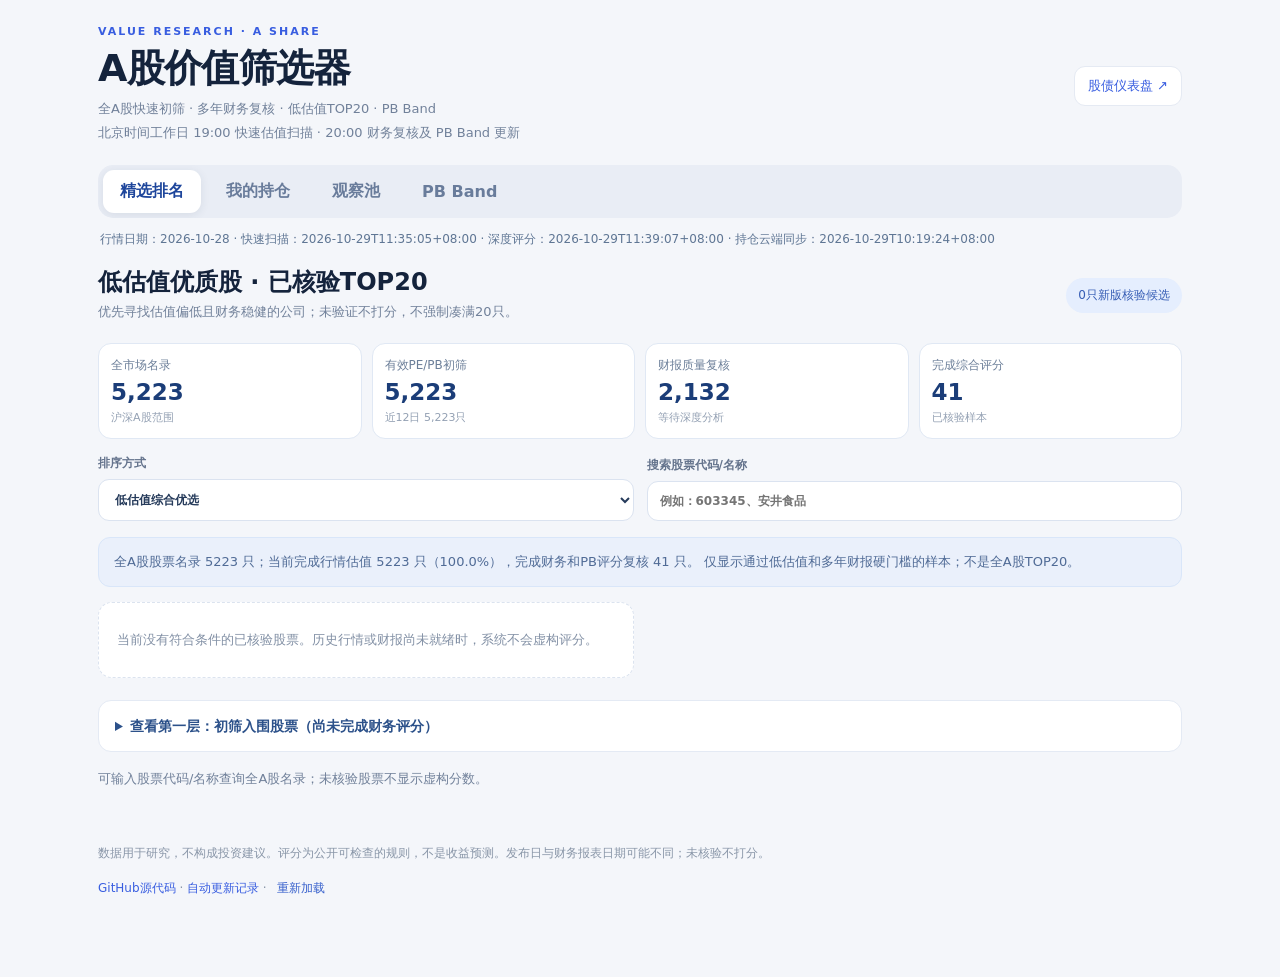
==== commit 60db1bab: "docs/ui: present value-quality top20, revised thresholds and data limitations" ====
--- a/a-share/index.html
+++ b/a-share/index.html
@@ -1 +1 @@
-<!doctype html><html lang="zh-CN"><head><meta charset="UTF-8"><meta name="viewport" content="width=device-width,initial-scale=1"><meta name="theme-color" content="#0d1930"><meta name="description" content="A股股票初筛、基本面评分、PB Band估值带和云端持仓观察池。"><title>A股价值筛选器 | 估值与持仓研究</title><link rel="stylesheet" href="./styles.css?v=20261029-stages1"></head><body><div class="shell"><header class="head"><div><div class="eyebrow">VALUE RESEARCH · A SHARE</div><h1>A股价值筛选器</h1><p class="sub">全市场估值初筛 · 财务质量复核 · PB Band · 云端持仓跟踪</p><p class="sub">北京时间工作日 19:00 快速估值扫描 · 20:00 财务复核及 PB Band 更新</p></div><a class="back" href="../">股债仪表盘 ↗</a></header><nav class="tabs" id="tabs" aria-label="功能导航"><button data-tab="top" class="current">精选排名</button><button data-tab="portfolio">我的持仓</button><button data-tab="watch">观察池</button><button data-tab="band">PB Band</button></nav><section class="status" id="status">正在加载已验证的数据……</section><main><section id="top" class="view"><div class="page-title"><div><h2>已核验样本 TOP 10</h2><p>当前是已扫描样本中的研究候选，不是全A股最终排名；低PE/PB不等于优质。</p></div><span class="chip" id="count">等待数据</span></div><div class="stage-funnel" id="stage-funnel" aria-label="股票筛选漏斗"><div class="funnel-item"><span>全市场名录</span><strong id="stage-universe">—</strong><small>沪深A股范围</small></div><div class="funnel-item"><span>有效PE/PB初筛</span><strong id="stage-quick">—</strong><small id="stage-quick-note">价格与估值</small></div><div class="funnel-item"><span>财报质量复核</span><strong id="stage-candidates">—</strong><small>等待深度分析</small></div><div class="funnel-item"><span>完成综合评分</span><strong id="stage-scored">—</strong><small>已核验样本</small></div></div><div class="filters"><label>排序方式<select id="sort"><option value="balanced">综合优选</option><option value="value">估值性价比</option><option value="quality">经营质量</option><option value="growth">成长能力</option></select></label><label>搜索股票代码/名称<input id="search" placeholder="例如：603345、安井食品"></label></div><div class="banner" id="coverage">正在检查全A股股票名录与实际完成的评分覆盖率。</div><div id="ranking" class="stock-list"><div class="empty">暂无经过验证的排行榜数据。系统将自动更新。</div></div><details class="quick-list-wrap" id="rough-panel"><summary>查看第一层：初筛入围股票（尚未完成财务评分）</summary><p class="minor" id="rough-note">仅用最新PE、PB粗筛，不能据此判断股票质量或买入。</p><div id="rough-results" class="stock-list compact"></div></details><div class="minor" id="all-title">搜索结果基于已扫描股票，不代表全A股已完成财务核验。</div><div id="all-results" class="stock-list compact"></div></section><section id="portfolio" class="view hidden"><div class="page-title"><div><h2>我的持仓</h2><p>即使退出精选TOP 10，仍单独追踪和评分。</p></div><a class="primary" href="https://github.com/tang1273880952-dotcom/bond-timing/issues/new?template=holding.yml">＋ 添加 / 修改</a></div><div class="banner">填表提交后由GitHub Actions自动同步。首次使用可能需要登录GitHub；持仓明细保存在公开仓库。</div><div id="holdings" class="stock-list"></div></section><section id="watch" class="view hidden"><div class="page-title"><div><h2>我的观察池</h2><p>没有买入的股票也能保留，等待估值区间变化。</p></div><a class="primary" href="https://github.com/tang1273880952-dotcom/bond-timing/issues/new?template=holding.yml">＋ 添加观察</a></div><div id="watchlist" class="stock-list"></div></section><section id="band" class="view hidden"><div class="page-title"><div><h2>PB Band 估值带</h2><p>历史PB分位 × 当前每股净资产；只作为估值区间参考，不预测短期价格。</p></div></div><div class="filters"><label>输入股票代码<input id="band-code" placeholder="例如 603345" inputmode="numeric" maxlength="6"></label><button id="band-find" class="primary">查询估值</button></div><div id="band-details" class="panel"><div class="empty">输入股票代码后，展示已下载的历史PB估值区间。尚未收集历史数据的股票会明确提示。</div></div></section></main><footer><p>数据用于研究，不构成投资建议。评分为公开可检查的规则，不是收益预测。发布日与财务报表日期可能不同；未核验不打分。</p><p><a href="https://github.com/tang1273880952-dotcom/bond-timing" target="_blank" rel="noopener">GitHub源代码</a> · <a href="https://github.com/tang1273880952-dotcom/bond-timing/actions" target="_blank" rel="noopener">自动更新记录</a> · <button id="refresh">重新加载</button></p></footer></div><dialog id="detail"><button class="dialog-close" id="close" aria-label="关闭详情">×</button><div id="detail-body"></div></dialog><script src="./app.js?v=20261029-stages1"></script></body></html>+<!doctype html><html lang="zh-CN"><head><meta charset="UTF-8"><meta name="viewport" content="width=device-width,initial-scale=1"><meta name="theme-color" content="#0d1930"><meta name="description" content="A股股票初筛、基本面评分、PB Band估值带和云端持仓观察池。"><title>A股价值筛选器 | 低估值优质股研究</title><link rel="stylesheet" href="./styles.css?v=20261029-value2"></head><body><div class="shell"><header class="head"><div><div class="eyebrow">VALUE RESEARCH · A SHARE</div><h1>A股价值筛选器</h1><p class="sub">全A股快速初筛 · 多年财务复核 · 低估值TOP20 · PB Band</p><p class="sub">北京时间工作日 19:00 快速估值扫描 · 20:00 财务复核及 PB Band 更新</p></div><a class="back" href="../">股债仪表盘 ↗</a></header><nav class="tabs" id="tabs" aria-label="功能导航"><button data-tab="top" class="current">精选排名</button><button data-tab="portfolio">我的持仓</button><button data-tab="watch">观察池</button><button data-tab="band">PB Band</button></nav><section class="status" id="status">正在加载已验证的数据……</section><main><section id="top" class="view"><div class="page-title"><div><h2>低估值优质股 · 已核验TOP20</h2><p>优先寻找估值偏低且财务稳健的公司；未验证不打分，不强制凑满20只。</p></div><span class="chip" id="count">等待数据</span></div><div class="stage-funnel" id="stage-funnel" aria-label="股票筛选漏斗"><div class="funnel-item"><span>全市场名录</span><strong id="stage-universe">—</strong><small>沪深A股范围</small></div><div class="funnel-item"><span>有效PE/PB初筛</span><strong id="stage-quick">—</strong><small id="stage-quick-note">价格与估值</small></div><div class="funnel-item"><span>财报质量复核</span><strong id="stage-candidates">—</strong><small>等待深度分析</small></div><div class="funnel-item"><span>完成综合评分</span><strong id="stage-scored">—</strong><small>已核验样本</small></div></div><div class="filters"><label>排序方式<select id="sort"><option value="balanced">低估值综合优选</option><option value="value">估值性价比</option><option value="quality">经营质量</option><option value="growth">成长能力</option></select></label><label>搜索股票代码/名称<input id="search" placeholder="例如：603345、安井食品"></label></div><div class="banner" id="coverage">正在检查全A股股票名录与实际完成的评分覆盖率。</div><div id="ranking" class="stock-list"><div class="empty">暂无经过验证的排行榜数据。系统将自动更新。</div></div><details class="quick-list-wrap" id="rough-panel"><summary>查看第一层：初筛入围股票（尚未完成财务评分）</summary><p class="minor" id="rough-note">仅用最新PE、PB粗筛，不能据此判断股票质量或买入。</p><div id="rough-results" class="stock-list compact"></div></details><div class="minor" id="all-title">搜索结果基于已扫描股票，不代表全A股已完成财务核验。</div><div id="all-results" class="stock-list compact"></div></section><section id="portfolio" class="view hidden"><div class="page-title"><div><h2>我的持仓</h2><p>即使未通过新版低估值硬性筛选，也继续独立跟踪持仓。</p></div><a class="primary" href="https://github.com/tang1273880952-dotcom/bond-timing/issues/new?template=holding.yml">＋ 添加 / 修改</a></div><div class="banner">填表提交后由GitHub Actions自动同步。首次使用可能需要登录GitHub；持仓明细保存在公开仓库。</div><div id="holdings" class="stock-list"></div></section><section id="watch" class="view hidden"><div class="page-title"><div><h2>我的观察池</h2><p>没有买入的股票也能保留，等待估值区间变化。</p></div><a class="primary" href="https://github.com/tang1273880952-dotcom/bond-timing/issues/new?template=holding.yml">＋ 添加观察</a></div><div id="watchlist" class="stock-list"></div></section><section id="band" class="view hidden"><div class="page-title"><div><h2>PB Band 估值带</h2><p>历史PB分位 × 当前每股净资产；只作为估值区间参考，不预测短期价格。</p></div></div><div class="filters"><label>输入股票代码<input id="band-code" placeholder="例如 603345" inputmode="numeric" maxlength="6"></label><button id="band-find" class="primary">查询估值</button></div><div id="band-details" class="panel"><div class="empty">输入股票代码后，展示已下载的历史PB估值区间。尚未收集历史数据的股票会明确提示。</div></div></section></main><footer><p>数据用于研究，不构成投资建议。评分为公开可检查的规则，不是收益预测。发布日与财务报表日期可能不同；未核验不打分。</p><p><a href="https://github.com/tang1273880952-dotcom/bond-timing" target="_blank" rel="noopener">GitHub源代码</a> · <a href="https://github.com/tang1273880952-dotcom/bond-timing/actions" target="_blank" rel="noopener">自动更新记录</a> · <button id="refresh">重新加载</button></p></footer></div><dialog id="detail"><button class="dialog-close" id="close" aria-label="关闭详情">×</button><div id="detail-body"></div></dialog><script src="./app.js?v=20261029-value2"></script></body></html>
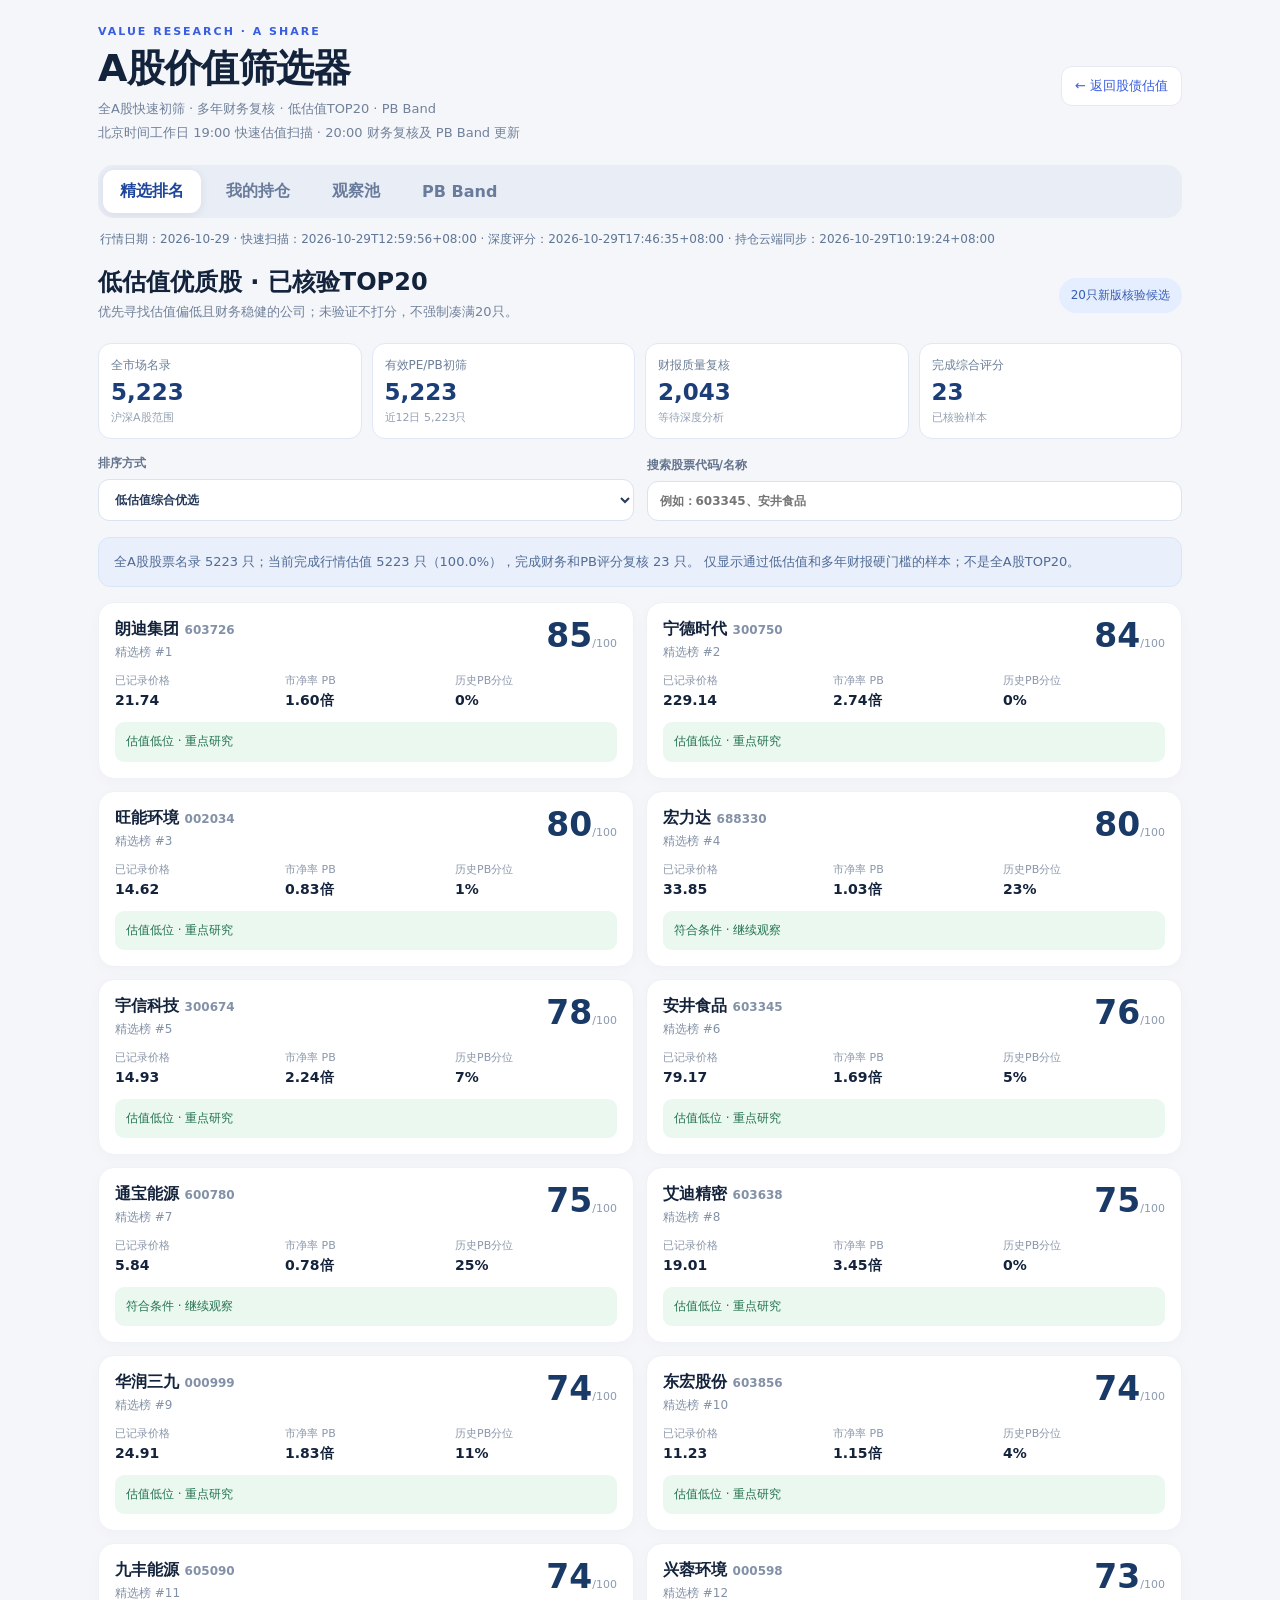
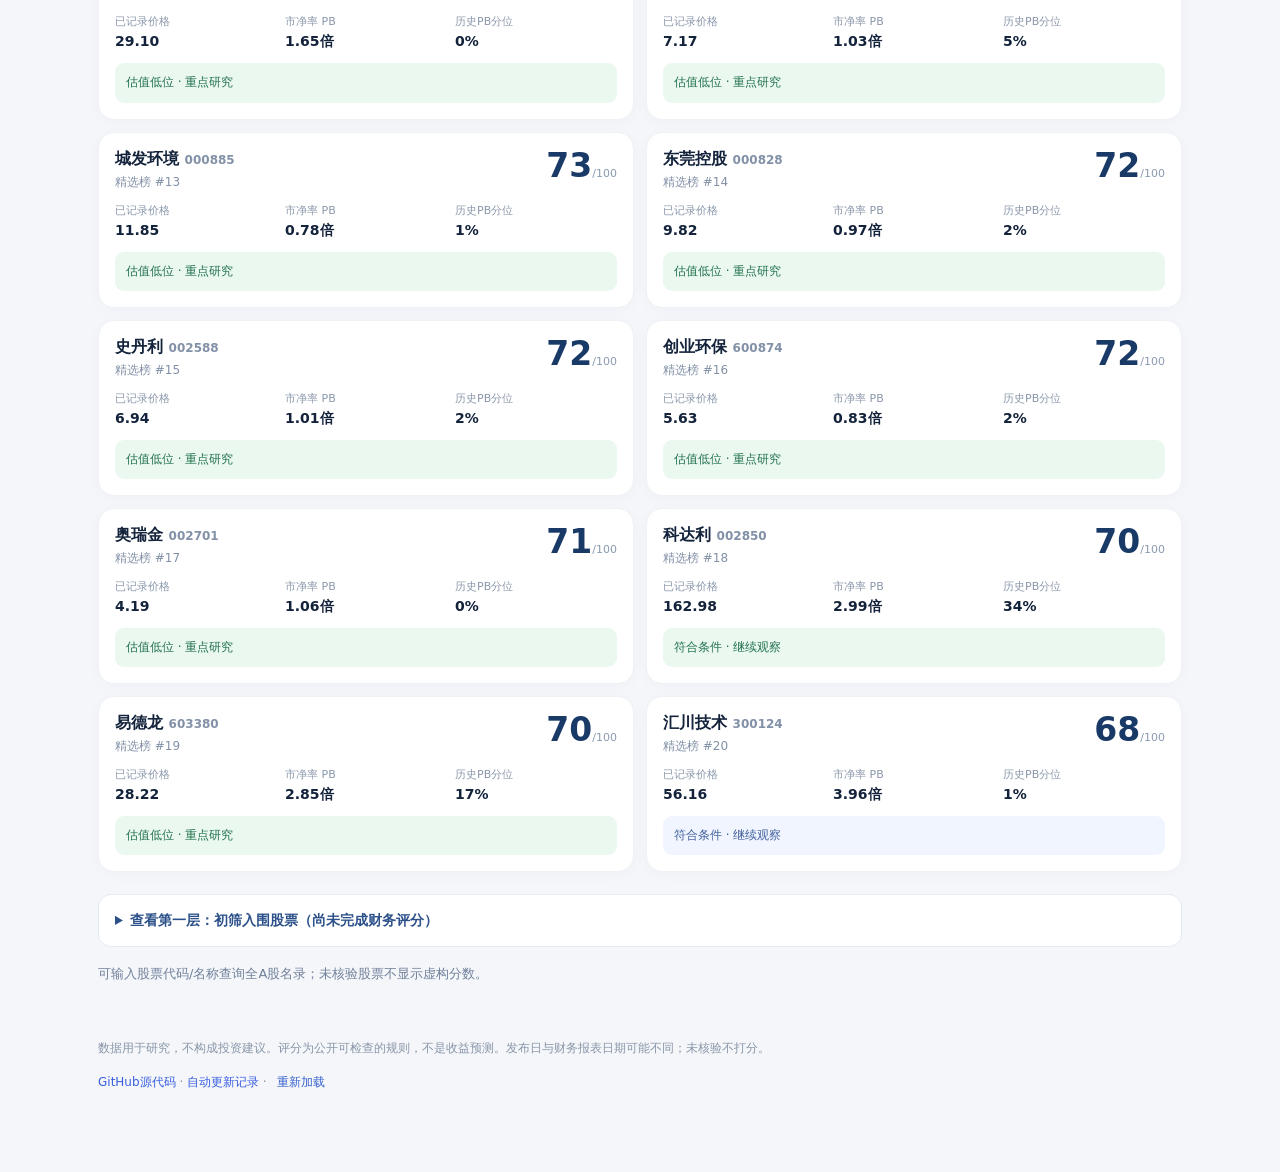
==== commit f1841916: "feat: quick navigation between stock-bond valuation and A-share stock screener" ====
--- a/a-share/index.html
+++ b/a-share/index.html
@@ -1 +1 @@
-<!doctype html><html lang="zh-CN"><head><meta charset="UTF-8"><meta name="viewport" content="width=device-width,initial-scale=1"><meta name="theme-color" content="#0d1930"><meta name="description" content="A股股票初筛、基本面评分、PB Band估值带和云端持仓观察池。"><title>A股价值筛选器 | 低估值优质股研究</title><link rel="stylesheet" href="./styles.css?v=20261029-value2"></head><body><div class="shell"><header class="head"><div><div class="eyebrow">VALUE RESEARCH · A SHARE</div><h1>A股价值筛选器</h1><p class="sub">全A股快速初筛 · 多年财务复核 · 低估值TOP20 · PB Band</p><p class="sub">北京时间工作日 19:00 快速估值扫描 · 20:00 财务复核及 PB Band 更新</p></div><a class="back" href="../">股债仪表盘 ↗</a></header><nav class="tabs" id="tabs" aria-label="功能导航"><button data-tab="top" class="current">精选排名</button><button data-tab="portfolio">我的持仓</button><button data-tab="watch">观察池</button><button data-tab="band">PB Band</button></nav><section class="status" id="status">正在加载已验证的数据……</section><main><section id="top" class="view"><div class="page-title"><div><h2>低估值优质股 · 已核验TOP20</h2><p>优先寻找估值偏低且财务稳健的公司；未验证不打分，不强制凑满20只。</p></div><span class="chip" id="count">等待数据</span></div><div class="stage-funnel" id="stage-funnel" aria-label="股票筛选漏斗"><div class="funnel-item"><span>全市场名录</span><strong id="stage-universe">—</strong><small>沪深A股范围</small></div><div class="funnel-item"><span>有效PE/PB初筛</span><strong id="stage-quick">—</strong><small id="stage-quick-note">价格与估值</small></div><div class="funnel-item"><span>财报质量复核</span><strong id="stage-candidates">—</strong><small>等待深度分析</small></div><div class="funnel-item"><span>完成综合评分</span><strong id="stage-scored">—</strong><small>已核验样本</small></div></div><div class="filters"><label>排序方式<select id="sort"><option value="balanced">低估值综合优选</option><option value="value">估值性价比</option><option value="quality">经营质量</option><option value="growth">成长能力</option></select></label><label>搜索股票代码/名称<input id="search" placeholder="例如：603345、安井食品"></label></div><div class="banner" id="coverage">正在检查全A股股票名录与实际完成的评分覆盖率。</div><div id="ranking" class="stock-list"><div class="empty">暂无经过验证的排行榜数据。系统将自动更新。</div></div><details class="quick-list-wrap" id="rough-panel"><summary>查看第一层：初筛入围股票（尚未完成财务评分）</summary><p class="minor" id="rough-note">仅用最新PE、PB粗筛，不能据此判断股票质量或买入。</p><div id="rough-results" class="stock-list compact"></div></details><div class="minor" id="all-title">搜索结果基于已扫描股票，不代表全A股已完成财务核验。</div><div id="all-results" class="stock-list compact"></div></section><section id="portfolio" class="view hidden"><div class="page-title"><div><h2>我的持仓</h2><p>即使未通过新版低估值硬性筛选，也继续独立跟踪持仓。</p></div><a class="primary" href="https://github.com/tang1273880952-dotcom/bond-timing/issues/new?template=holding.yml">＋ 添加 / 修改</a></div><div class="banner">填表提交后由GitHub Actions自动同步。首次使用可能需要登录GitHub；持仓明细保存在公开仓库。</div><div id="holdings" class="stock-list"></div></section><section id="watch" class="view hidden"><div class="page-title"><div><h2>我的观察池</h2><p>没有买入的股票也能保留，等待估值区间变化。</p></div><a class="primary" href="https://github.com/tang1273880952-dotcom/bond-timing/issues/new?template=holding.yml">＋ 添加观察</a></div><div id="watchlist" class="stock-list"></div></section><section id="band" class="view hidden"><div class="page-title"><div><h2>PB Band 估值带</h2><p>历史PB分位 × 当前每股净资产；只作为估值区间参考，不预测短期价格。</p></div></div><div class="filters"><label>输入股票代码<input id="band-code" placeholder="例如 603345" inputmode="numeric" maxlength="6"></label><button id="band-find" class="primary">查询估值</button></div><div id="band-details" class="panel"><div class="empty">输入股票代码后，展示已下载的历史PB估值区间。尚未收集历史数据的股票会明确提示。</div></div></section></main><footer><p>数据用于研究，不构成投资建议。评分为公开可检查的规则，不是收益预测。发布日与财务报表日期可能不同；未核验不打分。</p><p><a href="https://github.com/tang1273880952-dotcom/bond-timing" target="_blank" rel="noopener">GitHub源代码</a> · <a href="https://github.com/tang1273880952-dotcom/bond-timing/actions" target="_blank" rel="noopener">自动更新记录</a> · <button id="refresh">重新加载</button></p></footer></div><dialog id="detail"><button class="dialog-close" id="close" aria-label="关闭详情">×</button><div id="detail-body"></div></dialog><script src="./app.js?v=20261029-value2"></script></body></html>+<!doctype html><html lang="zh-CN"><head><meta charset="UTF-8"><meta name="viewport" content="width=device-width,initial-scale=1"><meta name="theme-color" content="#0d1930"><meta name="description" content="A股股票初筛、基本面评分、PB Band估值带和云端持仓观察池。"><title>A股价值筛选器 | 低估值优质股研究</title><link rel="stylesheet" href="./styles.css?v=20261029-value2"></head><body><div class="shell"><header class="head"><div><div class="eyebrow">VALUE RESEARCH · A SHARE</div><h1>A股价值筛选器</h1><p class="sub">全A股快速初筛 · 多年财务复核 · 低估值TOP20 · PB Band</p><p class="sub">北京时间工作日 19:00 快速估值扫描 · 20:00 财务复核及 PB Band 更新</p></div><a class="back" href="../" title="返回股债估值页面">← 返回股债估值</a></header><nav class="tabs" id="tabs" aria-label="功能导航"><button data-tab="top" class="current">精选排名</button><button data-tab="portfolio">我的持仓</button><button data-tab="watch">观察池</button><button data-tab="band">PB Band</button></nav><section class="status" id="status">正在加载已验证的数据……</section><main><section id="top" class="view"><div class="page-title"><div><h2>低估值优质股 · 已核验TOP20</h2><p>优先寻找估值偏低且财务稳健的公司；未验证不打分，不强制凑满20只。</p></div><span class="chip" id="count">等待数据</span></div><div class="stage-funnel" id="stage-funnel" aria-label="股票筛选漏斗"><div class="funnel-item"><span>全市场名录</span><strong id="stage-universe">—</strong><small>沪深A股范围</small></div><div class="funnel-item"><span>有效PE/PB初筛</span><strong id="stage-quick">—</strong><small id="stage-quick-note">价格与估值</small></div><div class="funnel-item"><span>财报质量复核</span><strong id="stage-candidates">—</strong><small>等待深度分析</small></div><div class="funnel-item"><span>完成综合评分</span><strong id="stage-scored">—</strong><small>已核验样本</small></div></div><div class="filters"><label>排序方式<select id="sort"><option value="balanced">低估值综合优选</option><option value="value">估值性价比</option><option value="quality">经营质量</option><option value="growth">成长能力</option></select></label><label>搜索股票代码/名称<input id="search" placeholder="例如：603345、安井食品"></label></div><div class="banner" id="coverage">正在检查全A股股票名录与实际完成的评分覆盖率。</div><div id="ranking" class="stock-list"><div class="empty">暂无经过验证的排行榜数据。系统将自动更新。</div></div><details class="quick-list-wrap" id="rough-panel"><summary>查看第一层：初筛入围股票（尚未完成财务评分）</summary><p class="minor" id="rough-note">仅用最新PE、PB粗筛，不能据此判断股票质量或买入。</p><div id="rough-results" class="stock-list compact"></div></details><div class="minor" id="all-title">搜索结果基于已扫描股票，不代表全A股已完成财务核验。</div><div id="all-results" class="stock-list compact"></div></section><section id="portfolio" class="view hidden"><div class="page-title"><div><h2>我的持仓</h2><p>即使未通过新版低估值硬性筛选，也继续独立跟踪持仓。</p></div><a class="primary" href="https://github.com/tang1273880952-dotcom/bond-timing/issues/new?template=holding.yml">＋ 添加 / 修改</a></div><div class="banner">填表提交后由GitHub Actions自动同步。首次使用可能需要登录GitHub；持仓明细保存在公开仓库。</div><div id="holdings" class="stock-list"></div></section><section id="watch" class="view hidden"><div class="page-title"><div><h2>我的观察池</h2><p>没有买入的股票也能保留，等待估值区间变化。</p></div><a class="primary" href="https://github.com/tang1273880952-dotcom/bond-timing/issues/new?template=holding.yml">＋ 添加观察</a></div><div id="watchlist" class="stock-list"></div></section><section id="band" class="view hidden"><div class="page-title"><div><h2>PB Band 估值带</h2><p>历史PB分位 × 当前每股净资产；只作为估值区间参考，不预测短期价格。</p></div></div><div class="filters"><label>输入股票代码<input id="band-code" placeholder="例如 603345" inputmode="numeric" maxlength="6"></label><button id="band-find" class="primary">查询估值</button></div><div id="band-details" class="panel"><div class="empty">输入股票代码后，展示已下载的历史PB估值区间。尚未收集历史数据的股票会明确提示。</div></div></section></main><footer><p>数据用于研究，不构成投资建议。评分为公开可检查的规则，不是收益预测。发布日与财务报表日期可能不同；未核验不打分。</p><p><a href="https://github.com/tang1273880952-dotcom/bond-timing" target="_blank" rel="noopener">GitHub源代码</a> · <a href="https://github.com/tang1273880952-dotcom/bond-timing/actions" target="_blank" rel="noopener">自动更新记录</a> · <button id="refresh">重新加载</button></p></footer></div><dialog id="detail"><button class="dialog-close" id="close" aria-label="关闭详情">×</button><div id="detail-body"></div></dialog><script src="./app.js?v=20261029-value2"></script></body></html>
--- a/a-share/styles.css
+++ b/a-share/styles.css
@@ -6,4 +6,8 @@
 .quick-list-wrap summary{font-size:14px;font-weight:750;color:#2c518a;cursor:pointer;line-height:1.6}
 .quick-list-wrap .stock{box-shadow:none;background:#f8faff}.quick-list-wrap .stock .score{font-size:17px;color:#788ba9}.quick-list-wrap .stock .score small{display:none}
 .quick-list-wrap .stock .msg{font-size:12px;background:#edf2fc;color:#5c7094}
+.decision-guide{background:#f7f9fc;border:1px solid #e2e9f3;border-radius:12px;padding:13px 15px;margin-top:14px;font-size:13px;line-height:1.8}
+.decision-guide strong{color:#213b62}.decision-guide p{margin:7px 0 0;color:#687c97}
+.flag{background:#fff2ee;border-left:3px solid #c27a57;padding:9px 11px;border-radius:6px}
+.row b{max-width:65%;overflow-wrap:anywhere}
 @media(max-width:680px){.stage-funnel{grid-template-columns:repeat(2,minmax(0,1fr));gap:8px}.funnel-item{padding:11px}.funnel-item strong{font-size:22px}}
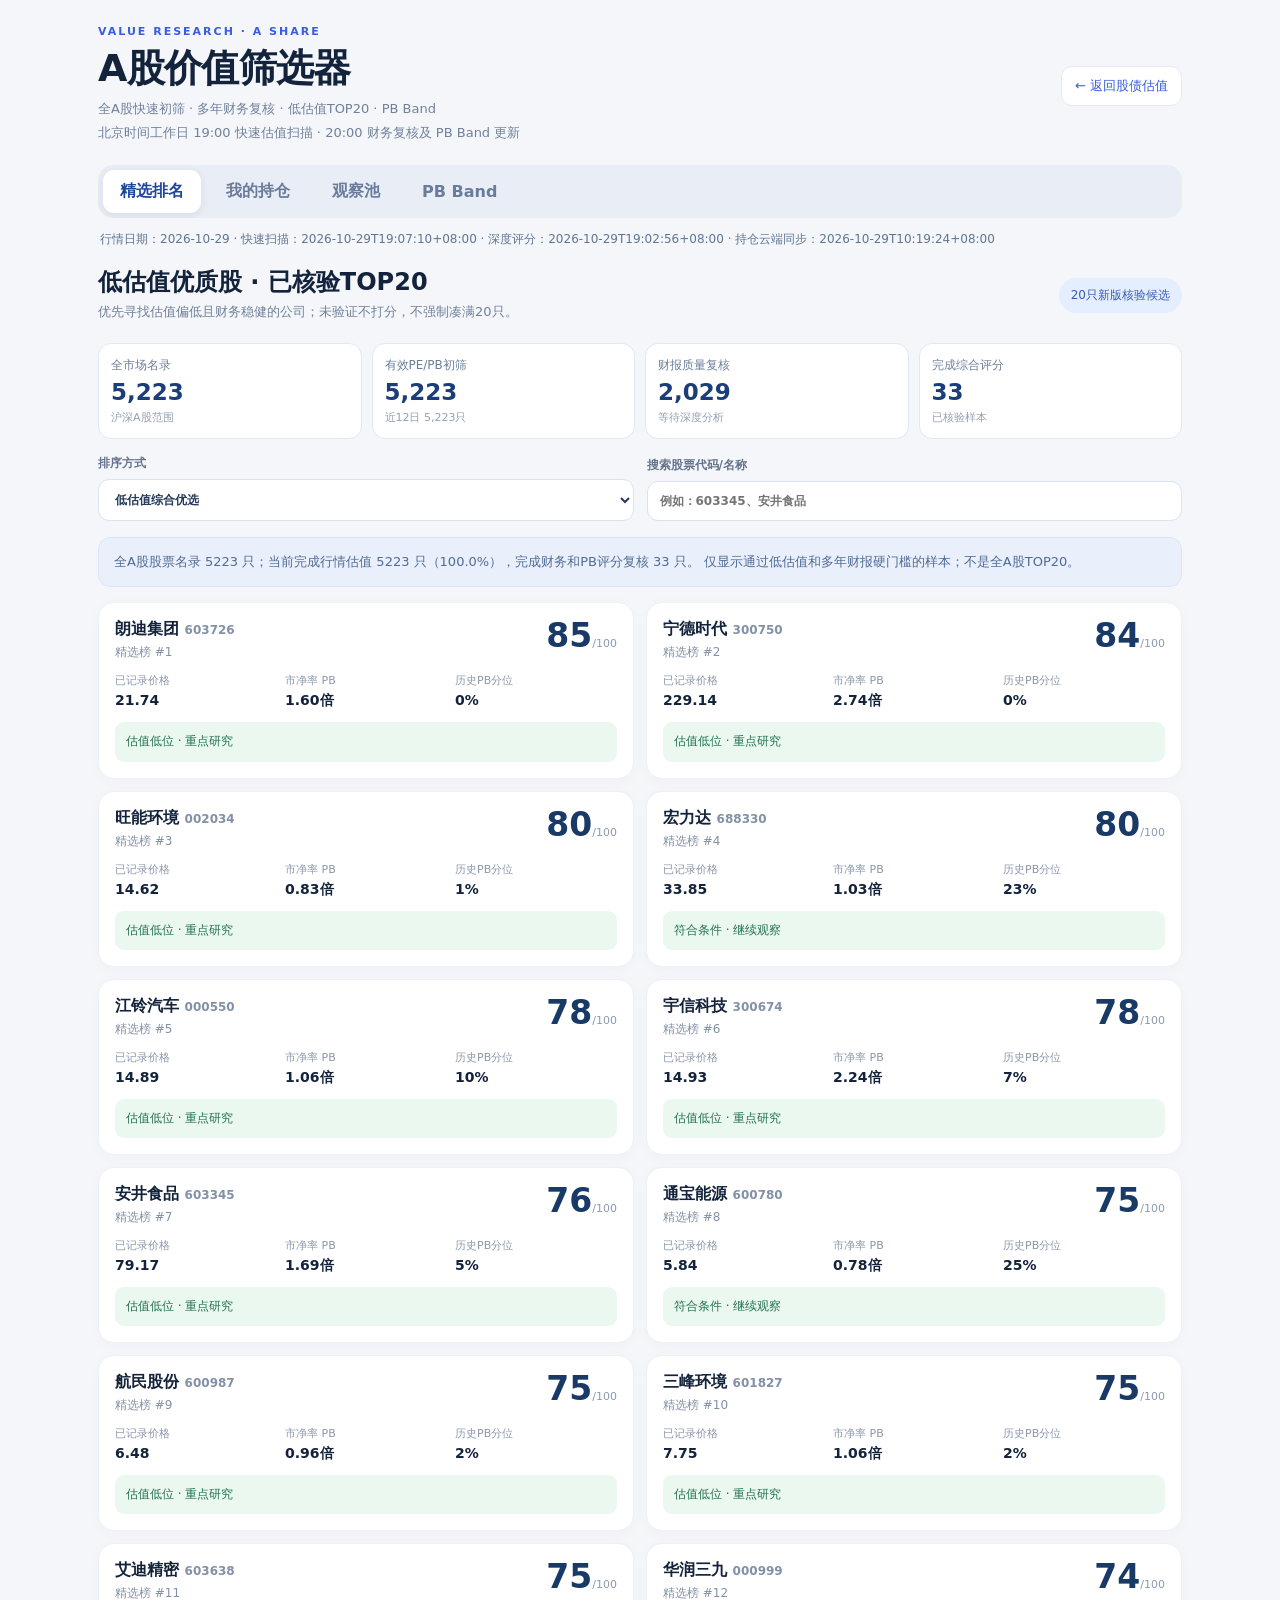
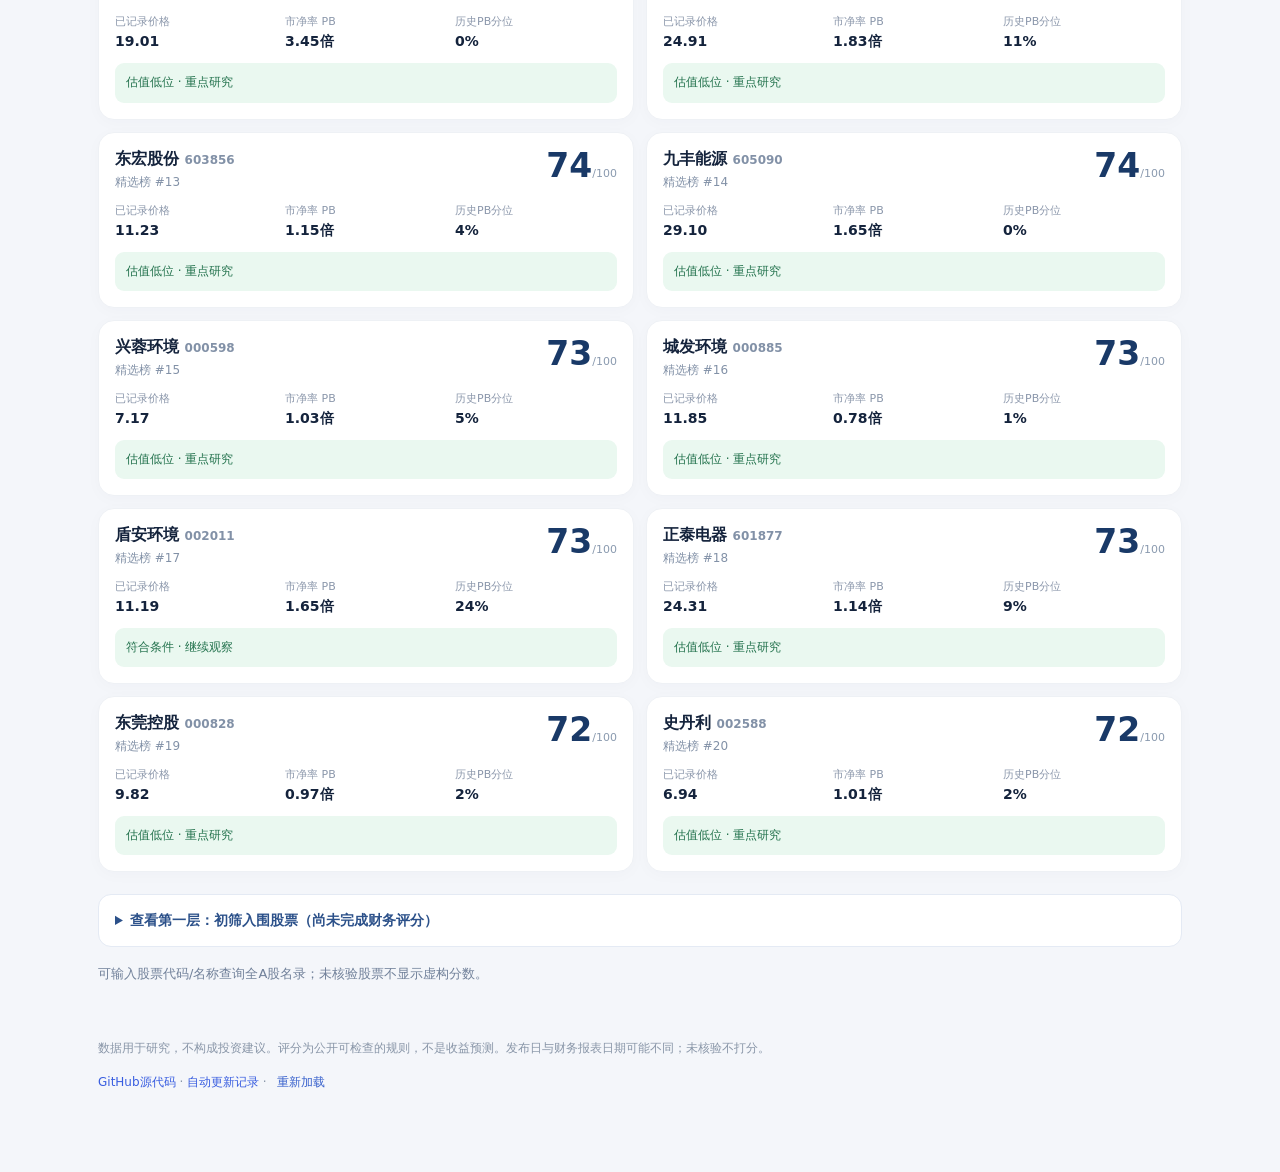
==== commit 52f6b4a1: "perf: revalidate A-share JSON and report silent upstream market-data failures" ====
--- a/a-share/index.html
+++ b/a-share/index.html
@@ -1 +1 @@
-<!doctype html><html lang="zh-CN"><head><meta charset="UTF-8"><meta name="viewport" content="width=device-width,initial-scale=1"><meta name="theme-color" content="#0d1930"><meta name="description" content="A股股票初筛、基本面评分、PB Band估值带和云端持仓观察池。"><title>A股价值筛选器 | 低估值优质股研究</title><link rel="stylesheet" href="./styles.css?v=20261029-value2"></head><body><div class="shell"><header class="head"><div><div class="eyebrow">VALUE RESEARCH · A SHARE</div><h1>A股价值筛选器</h1><p class="sub">全A股快速初筛 · 多年财务复核 · 低估值TOP20 · PB Band</p><p class="sub">北京时间工作日 19:00 快速估值扫描 · 20:00 财务复核及 PB Band 更新</p></div><a class="back" href="../" title="返回股债估值页面">← 返回股债估值</a></header><nav class="tabs" id="tabs" aria-label="功能导航"><button data-tab="top" class="current">精选排名</button><button data-tab="portfolio">我的持仓</button><button data-tab="watch">观察池</button><button data-tab="band">PB Band</button></nav><section class="status" id="status">正在加载已验证的数据……</section><main><section id="top" class="view"><div class="page-title"><div><h2>低估值优质股 · 已核验TOP20</h2><p>优先寻找估值偏低且财务稳健的公司；未验证不打分，不强制凑满20只。</p></div><span class="chip" id="count">等待数据</span></div><div class="stage-funnel" id="stage-funnel" aria-label="股票筛选漏斗"><div class="funnel-item"><span>全市场名录</span><strong id="stage-universe">—</strong><small>沪深A股范围</small></div><div class="funnel-item"><span>有效PE/PB初筛</span><strong id="stage-quick">—</strong><small id="stage-quick-note">价格与估值</small></div><div class="funnel-item"><span>财报质量复核</span><strong id="stage-candidates">—</strong><small>等待深度分析</small></div><div class="funnel-item"><span>完成综合评分</span><strong id="stage-scored">—</strong><small>已核验样本</small></div></div><div class="filters"><label>排序方式<select id="sort"><option value="balanced">低估值综合优选</option><option value="value">估值性价比</option><option value="quality">经营质量</option><option value="growth">成长能力</option></select></label><label>搜索股票代码/名称<input id="search" placeholder="例如：603345、安井食品"></label></div><div class="banner" id="coverage">正在检查全A股股票名录与实际完成的评分覆盖率。</div><div id="ranking" class="stock-list"><div class="empty">暂无经过验证的排行榜数据。系统将自动更新。</div></div><details class="quick-list-wrap" id="rough-panel"><summary>查看第一层：初筛入围股票（尚未完成财务评分）</summary><p class="minor" id="rough-note">仅用最新PE、PB粗筛，不能据此判断股票质量或买入。</p><div id="rough-results" class="stock-list compact"></div></details><div class="minor" id="all-title">搜索结果基于已扫描股票，不代表全A股已完成财务核验。</div><div id="all-results" class="stock-list compact"></div></section><section id="portfolio" class="view hidden"><div class="page-title"><div><h2>我的持仓</h2><p>即使未通过新版低估值硬性筛选，也继续独立跟踪持仓。</p></div><a class="primary" href="https://github.com/tang1273880952-dotcom/bond-timing/issues/new?template=holding.yml">＋ 添加 / 修改</a></div><div class="banner">填表提交后由GitHub Actions自动同步。首次使用可能需要登录GitHub；持仓明细保存在公开仓库。</div><div id="holdings" class="stock-list"></div></section><section id="watch" class="view hidden"><div class="page-title"><div><h2>我的观察池</h2><p>没有买入的股票也能保留，等待估值区间变化。</p></div><a class="primary" href="https://github.com/tang1273880952-dotcom/bond-timing/issues/new?template=holding.yml">＋ 添加观察</a></div><div id="watchlist" class="stock-list"></div></section><section id="band" class="view hidden"><div class="page-title"><div><h2>PB Band 估值带</h2><p>历史PB分位 × 当前每股净资产；只作为估值区间参考，不预测短期价格。</p></div></div><div class="filters"><label>输入股票代码<input id="band-code" placeholder="例如 603345" inputmode="numeric" maxlength="6"></label><button id="band-find" class="primary">查询估值</button></div><div id="band-details" class="panel"><div class="empty">输入股票代码后，展示已下载的历史PB估值区间。尚未收集历史数据的股票会明确提示。</div></div></section></main><footer><p>数据用于研究，不构成投资建议。评分为公开可检查的规则，不是收益预测。发布日与财务报表日期可能不同；未核验不打分。</p><p><a href="https://github.com/tang1273880952-dotcom/bond-timing" target="_blank" rel="noopener">GitHub源代码</a> · <a href="https://github.com/tang1273880952-dotcom/bond-timing/actions" target="_blank" rel="noopener">自动更新记录</a> · <button id="refresh">重新加载</button></p></footer></div><dialog id="detail"><button class="dialog-close" id="close" aria-label="关闭详情">×</button><div id="detail-body"></div></dialog><script src="./app.js?v=20261029-value2"></script></body></html>+<!doctype html><html lang="zh-CN"><head><meta charset="UTF-8"><meta name="viewport" content="width=device-width,initial-scale=1"><meta name="theme-color" content="#0d1930"><meta name="description" content="A股股票初筛、基本面评分、PB Band估值带和云端持仓观察池。"><title>A股价值筛选器 | 低估值优质股研究</title><link rel="stylesheet" href="./styles.css?v=20261029-value2"></head><body><div class="shell"><header class="head"><div><div class="eyebrow">VALUE RESEARCH · A SHARE</div><h1>A股价值筛选器</h1><p class="sub">全A股快速初筛 · 多年财务复核 · 低估值TOP20 · PB Band</p><p class="sub">北京时间工作日 19:00 快速估值扫描 · 20:00 财务复核及 PB Band 更新</p></div><a class="back" href="../" title="返回股债估值页面">← 返回股债估值</a></header><nav class="tabs" id="tabs" aria-label="功能导航"><button data-tab="top" class="current">精选排名</button><button data-tab="portfolio">我的持仓</button><button data-tab="watch">观察池</button><button data-tab="band">PB Band</button></nav><section class="status" id="status">正在加载已验证的数据……</section><main><section id="top" class="view"><div class="page-title"><div><h2>低估值优质股 · 已核验TOP20</h2><p>优先寻找估值偏低且财务稳健的公司；未验证不打分，不强制凑满20只。</p></div><span class="chip" id="count">等待数据</span></div><div class="stage-funnel" id="stage-funnel" aria-label="股票筛选漏斗"><div class="funnel-item"><span>全市场名录</span><strong id="stage-universe">—</strong><small>沪深A股范围</small></div><div class="funnel-item"><span>有效PE/PB初筛</span><strong id="stage-quick">—</strong><small id="stage-quick-note">价格与估值</small></div><div class="funnel-item"><span>财报质量复核</span><strong id="stage-candidates">—</strong><small>等待深度分析</small></div><div class="funnel-item"><span>完成综合评分</span><strong id="stage-scored">—</strong><small>已核验样本</small></div></div><div class="filters"><label>排序方式<select id="sort"><option value="balanced">低估值综合优选</option><option value="value">估值性价比</option><option value="quality">经营质量</option><option value="growth">成长能力</option></select></label><label>搜索股票代码/名称<input id="search" placeholder="例如：603345、安井食品"></label></div><div class="banner" id="coverage">正在检查全A股股票名录与实际完成的评分覆盖率。</div><div id="ranking" class="stock-list"><div class="empty">暂无经过验证的排行榜数据。系统将自动更新。</div></div><details class="quick-list-wrap" id="rough-panel"><summary>查看第一层：初筛入围股票（尚未完成财务评分）</summary><p class="minor" id="rough-note">仅用最新PE、PB粗筛，不能据此判断股票质量或买入。</p><div id="rough-results" class="stock-list compact"></div></details><div class="minor" id="all-title">搜索结果基于已扫描股票，不代表全A股已完成财务核验。</div><div id="all-results" class="stock-list compact"></div></section><section id="portfolio" class="view hidden"><div class="page-title"><div><h2>我的持仓</h2><p>即使未通过新版低估值硬性筛选，也继续独立跟踪持仓。</p></div><a class="primary" href="https://github.com/tang1273880952-dotcom/bond-timing/issues/new?template=holding.yml">＋ 添加 / 修改</a></div><div class="banner">填表提交后由GitHub Actions自动同步。首次使用可能需要登录GitHub；持仓明细保存在公开仓库。</div><div id="holdings" class="stock-list"></div></section><section id="watch" class="view hidden"><div class="page-title"><div><h2>我的观察池</h2><p>没有买入的股票也能保留，等待估值区间变化。</p></div><a class="primary" href="https://github.com/tang1273880952-dotcom/bond-timing/issues/new?template=holding.yml">＋ 添加观察</a></div><div id="watchlist" class="stock-list"></div></section><section id="band" class="view hidden"><div class="page-title"><div><h2>PB Band 估值带</h2><p>历史PB分位 × 当前每股净资产；只作为估值区间参考，不预测短期价格。</p></div></div><div class="filters"><label>输入股票代码<input id="band-code" placeholder="例如 603345" inputmode="numeric" maxlength="6"></label><button id="band-find" class="primary">查询估值</button></div><div id="band-details" class="panel"><div class="empty">输入股票代码后，展示已下载的历史PB估值区间。尚未收集历史数据的股票会明确提示。</div></div></section></main><footer><p>数据用于研究，不构成投资建议。评分为公开可检查的规则，不是收益预测。发布日与财务报表日期可能不同；未核验不打分。</p><p><a href="https://github.com/tang1273880952-dotcom/bond-timing" target="_blank" rel="noopener">GitHub源代码</a> · <a href="https://github.com/tang1273880952-dotcom/bond-timing/actions" target="_blank" rel="noopener">自动更新记录</a> · <button id="refresh">重新加载</button></p></footer></div><dialog id="detail"><button class="dialog-close" id="close" aria-label="关闭详情">×</button><div id="detail-body"></div></dialog><script src="./app.js?v=20261029-audit1"></script></body></html>
